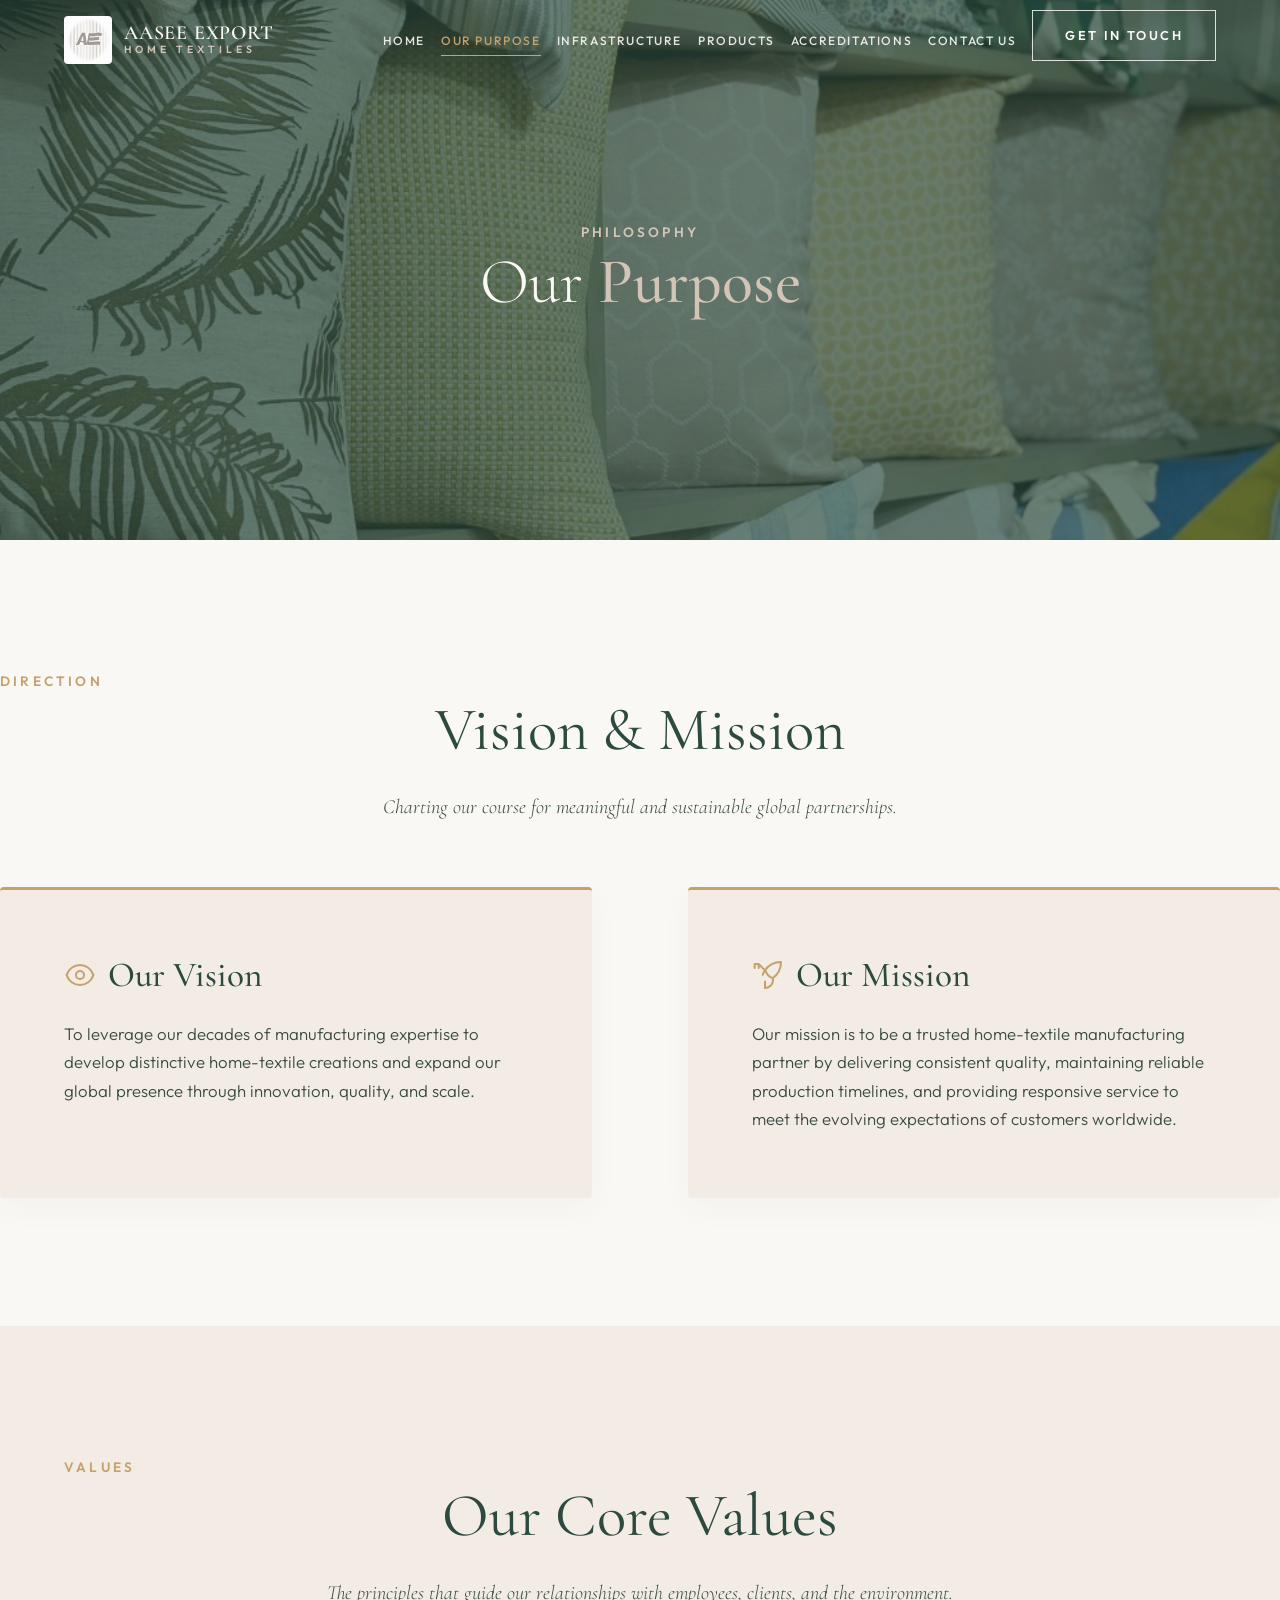
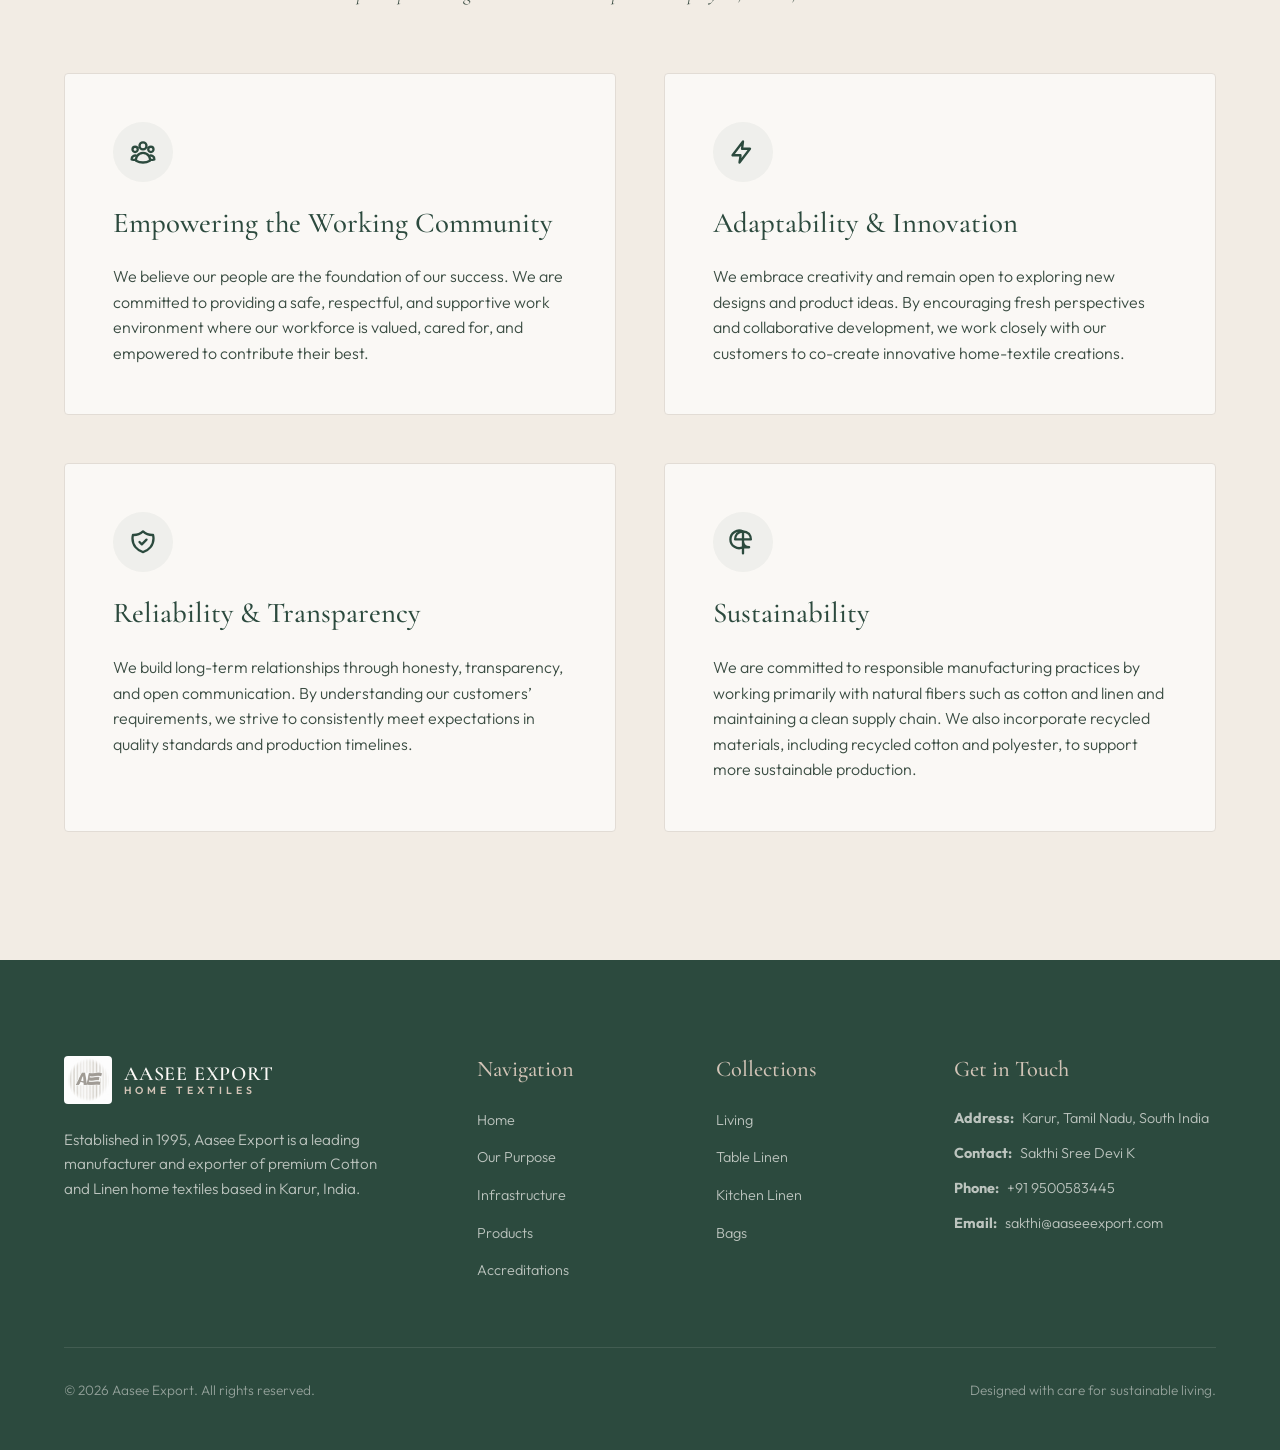
==== about.html @ 032063ed "Initial commit of Aasee Export Website - Optimized" ====
<!DOCTYPE html>
<html lang="en">
<head>
    <meta charset="UTF-8">
    <meta name="viewport" content="width=device-width, initial-scale=1.0">
    <meta name="description" content="Learn about Aasee Export's core values, mission, and vision. We are dedicated to sustainability, empowering our community, innovation, and client reliability.">
    <title>Our Purpose | Aasee Export</title>
    <link rel="stylesheet" href="style.css">
</head>
<body>

    <!-- Header Navigation -->
    <header id="main-header">
        <div class="container nav-container">
            <a href="index.html" class="logo-link">
                <img src="WhatsApp Image 2026-08-11 at 10.51.55.jpeg" alt="Aasee Export Logo">
                <div class="logo-text">
                    AASEE EXPORT
                    <span class="logo-subtext">Home Textiles</span>
                </div>
            </a>
            <button class="mobile-nav-toggle" id="mobile-toggle" aria-label="Toggle Navigation">
                <span></span>
                <span></span>
                <span></span>
            </button>
            <nav id="nav-menu">
                <ul>
                    <li><a href="index.html">Home</a></li>
                    <li><a href="about.html" class="active">Our Purpose</a></li>
                    <li><a href="infrastructure.html">Infrastructure</a></li>
                    <li><a href="products.html">Products</a></li>
                    <li><a href="accreditations.html">Accreditations</a></li>
                    <li><a href="contact.html">Contact Us</a></li>
                    <li><a href="contact.html" class="btn btn-solid">Get In Touch</a></li>
                </ul>
            </nav>
        </div>
    </header>

    <!-- Page Hero Banner -->
    <section class="about-hero" id="purpose-hero">
        <img src="Home Page Images/seat-pad.jpg" alt="Aasee Woven Textiles Yarn Background" class="about-hero-bg">
        <div class="about-hero-content">
            <span class="section-subtitle" style="color: var(--brand-secondary);">Philosophy</span>
            <h1>Our <span>Purpose</span></h1>
        </div>
    </section>

    <!-- Vision & Mission Section -->
    <section class="section-padding container" id="vision-mission">
        <span class="section-subtitle">Direction</span>
        <h2 class="section-title">Vision & Mission</h2>
        <p class="paragraph-large">Charting our course for meaningful and sustainable global partnerships.</p>
        
        <div class="purpose-grid">
            <!-- Vision -->
            <div class="purpose-box reveal-left">
                <h3>
                    <svg width="32" height="32" viewBox="0 0 24 24" fill="none" stroke="currentColor" stroke-width="1.5">
                        <path stroke-linecap="round" stroke-linejoin="round" d="M2.036 12.322a1.012 1.012 0 010-.639C3.423 7.51 7.36 4.5 12 4.5c4.638 0 8.573 3.007 9.963 7.178.07.207.07.431 0 .639C20.577 16.49 16.64 19.5 12 19.5c-4.638 0-8.573-3.007-9.963-7.178z" />
                        <path stroke-linecap="round" stroke-linejoin="round" d="M15 12a3 3 0 11-6 0 3 3 0 016 0z" />
                    </svg>
                    Our Vision
                </h3>
                <p>To leverage our decades of manufacturing expertise to develop distinctive home-textile creations and expand our global presence through innovation, quality, and scale.</p>
            </div>
            
            <!-- Mission -->
            <div class="purpose-box reveal-right">
                <h3>
                    <svg width="32" height="32" viewBox="0 0 24 24" fill="none" stroke="currentColor" stroke-width="1.5">
                        <path stroke-linecap="round" stroke-linejoin="round" d="M15.59 14.37a6 6 0 01-5.84 7.38v-4.8m5.84-2.58a14.98 14.98 0 006.16-12.12A14.98 14.98 0 009.64 8.38a14.96 14.96 0 00-1.61 3.5m7.56 2.49a8.62 8.62 0 01-5.31-5.3m0 0l-5.3-5.3m0 0h-3v3m3-3v3" />
                    </svg>
                    Our Mission
                </h3>
                <p>Our mission is to be a trusted home-textile manufacturing partner by delivering consistent quality, maintaining reliable production timelines, and providing responsive service to meet the evolving expectations of customers worldwide.</p>
            </div>
        </div>
    </section>

    <!-- Core Values Grid -->
    <section class="section-padding" style="background-color: var(--bg-secondary);" id="core-values">
        <div class="container">
            <span class="section-subtitle">Values</span>
            <h2 class="section-title">Our Core Values</h2>
            <p class="paragraph-large">The principles that guide our relationships with employees, clients, and the environment.</p>
            
            <div class="values-grid">
                <!-- Value 1 -->
                <div class="value-card reveal">
                    <div class="icon-wrapper">
                        <svg width="28" height="28" viewBox="0 0 24 24" fill="none" stroke="currentColor" stroke-width="2">
                            <path stroke-linecap="round" stroke-linejoin="round" d="M18 18.72a9.094 9.094 0 003.741-.479 3 3 0 00-4.682-2.72m.94 3.198l.001.031c0 .225-.012.447-.037.666A11.944 11.944 0 0112 21c-2.17 0-4.207-.576-5.963-1.584A6.062 6.062 0 016 18.719m12 0a5.971 5.971 0 00-.941-3.197m0 0A5.995 5.995 0 0012 12.75a5.995 5.995 0 00-5.058 2.772m0 0a3 3 0 00-4.681 2.72 8.986 8.986 0 003.74.477m.94-3.197a5.971 5.971 0 00-.94 3.197M15 6.75a3 3 0 11-6 0 3 3 0 016 0zm6 3a2.25 2.25 0 11-4.5 0 2.25 2.25 0 014.5 0zm-13.5 0a2.25 2.25 0 11-4.5 0 2.25 2.25 0 014.5 0z" />
                        </svg>
                    </div>
                    <h3>Empowering the Working Community</h3>
                    <p>We believe our people are the foundation of our success. We are committed to providing a safe, respectful, and supportive work environment where our workforce is valued, cared for, and empowered to contribute their best.</p>
                </div>
                
                <!-- Value 2 -->
                <div class="value-card reveal">
                    <div class="icon-wrapper">
                        <svg width="28" height="28" viewBox="0 0 24 24" fill="none" stroke="currentColor" stroke-width="2">
                            <path stroke-linecap="round" stroke-linejoin="round" d="M9.813 15.904L9 21l8.982-11.761h-6.803L12 3 3.018 14.761h6.795z" />
                        </svg>
                    </div>
                    <h3>Adaptability & Innovation</h3>
                    <p>We embrace creativity and remain open to exploring new designs and product ideas. By encouraging fresh perspectives and collaborative development, we work closely with our customers to co-create innovative home-textile creations.</p>
                </div>
                
                <!-- Value 3 -->
                <div class="value-card reveal">
                    <div class="icon-wrapper">
                        <svg width="28" height="28" viewBox="0 0 24 24" fill="none" stroke="currentColor" stroke-width="2">
                            <path stroke-linecap="round" stroke-linejoin="round" d="M9 12l2 2 4-4m5.618-4.016A11.955 11.955 0 0112 2.944a11.955 11.955 0 01-8.618 3.04A12.02 12.02 0 003 9c0 5.591 3.824 10.29 9 11.622 5.176-1.332 9-6.03 9-11.622 0-1.042-.133-2.052-.382-3.016z" />
                        </svg>
                    </div>
                    <h3>Reliability & Transparency</h3>
                    <p>We build long-term relationships through honesty, transparency, and open communication. By understanding our customers’ requirements, we strive to consistently meet expectations in quality standards and production timelines.</p>
                </div>
                
                <!-- Value 4 -->
                <div class="value-card reveal">
                    <div class="icon-wrapper">
                        <svg width="28" height="28" viewBox="0 0 24 24" fill="none" stroke="currentColor" stroke-width="2">
                            <path stroke-linecap="round" stroke-linejoin="round" d="M12 3v13.5m0-13.5c-2.001 0-3.824.786-5.18 2.056A7.482 7.482 0 005.25 9.75H12m0-6.75c2.001 0 3.824.786 5.18 2.056A7.482 7.482 0 0118.75 9.75H12m0 6.75A7.5 7.5 0 1112 3v13.5zm0 0v5.25m0-5.25h5.25A5.25 5.25 0 0112 12v4.5z" />
                        </svg>
                    </div>
                    <h3>Sustainability</h3>
                    <p>We are committed to responsible manufacturing practices by working primarily with natural fibers such as cotton and linen and maintaining a clean supply chain. We also incorporate recycled materials, including recycled cotton and polyester, to support more sustainable production.</p>
                </div>
            </div>
        </div>
    </section>

    <!-- Footer -->
    <footer>
        <div class="container">
            <div class="footer-grid">
                <div class="footer-info">
                    <a href="index.html" class="logo-link">
                        <img src="WhatsApp Image 2026-08-11 at 10.51.55.jpeg" alt="Aasee Export Logo">
                        <div class="logo-text">
                            AASEE EXPORT
                            <span class="logo-subtext" style="color: var(--brand-secondary);">Home Textiles</span>
                        </div>
                    </a>
                    <p>Established in 1995, Aasee Export is a leading manufacturer and exporter of premium Cotton and Linen home textiles based in Karur, India.</p>
                </div>
                <div class="footer-links">
                    <h4>Navigation</h4>
                    <ul>
                        <li><a href="index.html">Home</a></li>
                        <li><a href="about.html">Our Purpose</a></li>
                        <li><a href="infrastructure.html">Infrastructure</a></li>
                        <li><a href="products.html">Products</a></li>
                        <li><a href="accreditations.html">Accreditations</a></li>
                    </ul>
                </div>
                <div class="footer-links">
                    <h4>Collections</h4>
                    <ul>
                        <li><a href="products.html?category=living">Living</a></li>
                        <li><a href="products.html?category=table">Table Linen</a></li>
                        <li><a href="products.html?category=kitchen">Kitchen Linen</a></li>
                        <li><a href="products.html?category=bags">Bags</a></li>
                    </ul>
                </div>
                <div class="footer-contact">
                    <h4>Get in Touch</h4>
                    <p><strong>Address:</strong> Karur, Tamil Nadu, South India</p>
                    <p><strong>Contact:</strong> Sakthi Sree Devi K</p>
                    <p><strong>Phone:</strong> <a href="tel:+919500583445">+91 9500583445</a></p>
                    <p><strong>Email:</strong> <a href="mailto:sakthi@aaseeexport.com">sakthi@aaseeexport.com</a></p>
                </div>
            </div>
            <div class="footer-bottom">
                <p>&copy; <span id="copyright-year"></span> Aasee Export. All rights reserved.</p>
                <p>Designed with care for sustainable living.</p>
            </div>
        </div>
    </footer>

    <!-- Shared Navigation Logic -->
    <script src="main.js"></script>
</body>
</html>
---- style.css ----
@import url('https://fonts.googleapis.com/css2?family=Cormorant+Garamond:ital,wght@0,300;0,400;0,500;0,600;0,700;1,400&family=Outfit:wght@300;400;500;600;700&display=swap');

:root {
    /* Color Palette */
    --bg-primary: #FAF8F5;
    --bg-secondary: #F2ECE4;
    --text-primary: #1B2721;
    --text-secondary: #3A4C42;
    --text-light: #FAF8F5;
    --brand-primary: #2C4A3E;
    --brand-primary-rgb: 44, 74, 62;
    --brand-secondary: #D2C4B7;
    --brand-accent: #C5A26B;
    --brand-accent-hover: #B5915A;
    --border-color: #E2DCD5;
    --card-shadow: 0 10px 30px rgba(44, 74, 62, 0.04);
    --hover-shadow: 0 15px 35px rgba(44, 74, 62, 0.08);
    
    /* Typography */
    --font-heading: 'Cormorant Garamond', serif;
    --font-body: 'Outfit', sans-serif;
    
    /* Layout Constants */
    --header-height: 80px;
    --container-width: 1350px;
    --transition-smooth: all 0.5s cubic-bezier(0.16, 1, 0.3, 1);
    --transition-fast: all 0.25s cubic-bezier(0.16, 1, 0.3, 1);
}

/* Reset and Global Styles */
* {
    margin: 0;
    padding: 0;
    box-sizing: border-box;
}

html {
    scroll-behavior: smooth;
    font-size: 16px;
    -webkit-font-smoothing: antialiased;
}

body {
    background-color: var(--bg-primary);
    color: var(--text-primary);
    font-family: var(--font-body);
    font-weight: 300;
    line-height: 1.6;
    overflow-x: hidden;
}

a {
    color: inherit;
    text-decoration: none;
    transition: var(--transition-fast);
}

img, video {
    max-width: 100%;
    height: auto;
    display: block;
    object-fit: cover;
}

/* Typography Helpers */
h1, h2, h3, h4, h5, h6 {
    font-family: var(--font-heading);
    font-weight: 500;
    line-height: 1.2;
    color: var(--brand-primary);
}

.section-title {
    font-size: clamp(2.5rem, 5vw, 3.8rem);
    font-weight: 400;
    margin-bottom: 1.5rem;
    text-align: center;
    position: relative;
}

.section-subtitle {
    font-family: var(--font-body);
    font-size: 0.85rem;
    text-transform: uppercase;
    letter-spacing: 0.2rem;
    color: var(--brand-accent);
    text-align: center;
    margin-bottom: 0.5rem;
    font-weight: 600;
}

.paragraph-large {
    font-size: clamp(1.1rem, 2vw, 1.25rem);
    font-family: var(--font-heading);
    font-style: italic;
    color: var(--text-secondary);
    max-width: 800px;
    margin: 0 auto 3rem auto;
    text-align: center;
    line-height: 1.6;
}

/* Grid & Layout Utilities */
.container {
    max-width: var(--container-width);
    margin: 0 auto;
    padding: 0 4rem; /* Increased padding on desktop to prevent edge closeness */
}

.section-padding {
    padding: 8rem 0;
}

.flex-center {
    display: flex;
    justify-content: center;
    align-items: center;
}

/* Shared Header/Navigation */
header {
    position: fixed;
    top: 0;
    left: 0;
    width: 100%;
    height: var(--header-height);
    background-color: transparent;
    z-index: 1000;
    transition: var(--transition-smooth);
    border-bottom: 1px solid transparent;
}

header.scrolled {
    background-color: rgba(250, 248, 245, 0.9);
    backdrop-filter: blur(15px);
    height: 70px;
    border-bottom: 1px solid var(--border-color);
    box-shadow: 0 4px 30px rgba(0, 0, 0, 0.02);
}

.nav-container {
    height: 100%;
    display: flex;
    justify-content: space-between;
    align-items: center;
}

.logo-link {
    display: flex;
    align-items: center;
    gap: 0.75rem;
}

.logo-link img {
    height: 48px;
    width: auto;
    object-fit: contain;
    border-radius: 4px;
}

.logo-text {
    font-family: var(--font-heading);
    font-size: 1.6rem;
    font-weight: 600;
    letter-spacing: 0.05rem;
    color: var(--brand-primary);
    line-height: 1;
    transition: color var(--transition-smooth);
}

.logo-subtext {
    font-family: var(--font-body);
    font-size: 0.65rem;
    letter-spacing: 0.25rem;
    text-transform: uppercase;
    color: var(--brand-accent);
    display: block;
    margin-top: 0.15rem;
    transition: color var(--transition-smooth);
}

nav ul {
    list-style: none;
    display: flex;
    gap: 1.75rem;
    align-items: center;
}

nav ul a {
    font-size: 0.85rem;
    font-weight: 500;
    letter-spacing: 0.1rem;
    text-transform: uppercase;
    color: var(--text-primary);
    position: relative;
    padding: 0.5rem 0;
    white-space: nowrap; /* Prevent nav links wrapping */
    transition: color var(--transition-fast);
}

nav ul a::after {
    content: '';
    position: absolute;
    bottom: 0;
    left: 0;
    width: 0;
    height: 1px;
    background-color: var(--brand-accent);
    transition: var(--transition-fast);
}

nav ul a:hover {
    color: var(--brand-accent);
}

nav ul a:hover::after,
nav ul a.active::after {
    width: 100%;
}

nav ul a.active {
    color: var(--brand-accent);
}

/* Transparent Header Styling Overrides (when not scrolled) */
header:not(.scrolled) .logo-text {
    color: var(--text-light);
}

header:not(.scrolled) .logo-subtext {
    color: var(--brand-secondary);
}

header:not(.scrolled) nav ul a {
    color: rgba(250, 248, 245, 0.9);
}

header:not(.scrolled) nav ul a:hover,
header:not(.scrolled) nav ul a.active {
    color: var(--brand-accent);
}

header:not(.scrolled) .btn-solid {
    border-color: rgba(250, 248, 245, 0.85);
    color: var(--text-light);
    background-color: transparent;
}

header:not(.scrolled) .btn-solid:hover {
    background-color: var(--text-light);
    color: var(--brand-primary);
    border-color: var(--text-light);
}

/* Call to Action Button */
.btn {
    display: inline-block;
    padding: 0.9rem 2rem;
    font-size: 0.8rem;
    font-weight: 600;
    letter-spacing: 0.15rem;
    text-transform: uppercase;
    border-radius: 0;
    border: 1px solid var(--brand-primary);
    background-color: transparent;
    color: var(--brand-primary);
    cursor: pointer;
    transition: var(--transition-fast);
    position: relative;
    overflow: hidden;
    text-align: center;
}

.btn-solid {
    background-color: var(--brand-primary);
    color: var(--bg-primary);
}

.btn-solid:hover {
    background-color: var(--brand-accent);
    border-color: var(--brand-accent);
    color: var(--text-light);
}

.btn-outline:hover {
    background-color: var(--brand-primary);
    color: var(--bg-primary);
}

/* Mobile Nav Toggle */
.mobile-nav-toggle {
    display: none;
    background: none;
    border: none;
    cursor: pointer;
    z-index: 1001;
    width: 30px;
    height: 24px;
    position: relative;
}

.mobile-nav-toggle span {
    display: block;
    width: 100%;
    height: 2px;
    background-color: var(--brand-primary);
    position: absolute;
    transition: var(--transition-fast);
}

.mobile-nav-toggle span:nth-child(1) { top: 2px; }
.mobile-nav-toggle span:nth-child(2) { top: 11px; }
.mobile-nav-toggle span:nth-child(3) { top: 20px; }

.mobile-nav-toggle.open span:nth-child(1) {
    transform: translateY(9px) rotate(45deg);
}
.mobile-nav-toggle.open span:nth-child(2) {
    opacity: 0;
}
.mobile-nav-toggle.open span:nth-child(3) {
    transform: translateY(-9px) rotate(-45deg);
}

/* Shared Footer */
footer {
    background-color: var(--brand-primary);
    color: var(--text-light);
    padding: 6rem 0 3rem 0;
    position: relative;
}

.footer-grid {
    display: grid;
    grid-template-columns: 2fr 1fr 1fr 1.5fr;
    gap: 4rem;
    margin-bottom: 4rem;
}

.footer-info .logo-text {
    color: var(--text-light);
}

.footer-info p {
    margin-top: 1.5rem;
    font-size: 0.95rem;
    color: rgba(250, 248, 245, 0.7);
    max-width: 320px;
}

.footer-links h4 {
    color: var(--brand-secondary);
    font-size: 1.4rem;
    margin-bottom: 1.5rem;
    font-weight: 500;
}

.footer-links ul {
    list-style: none;
    display: flex;
    flex-direction: column;
    gap: 0.75rem;
}

.footer-links ul a {
    color: rgba(250, 248, 245, 0.7);
    font-size: 0.9rem;
}

.footer-links ul a:hover {
    color: var(--brand-accent);
    padding-left: 5px;
}

.footer-contact h4 {
    color: var(--brand-secondary);
    font-size: 1.4rem;
    margin-bottom: 1.5rem;
}

.footer-contact p {
    font-size: 0.9rem;
    color: rgba(250, 248, 245, 0.7);
    margin-bottom: 0.75rem;
    display: flex;
    align-items: center;
    gap: 0.5rem;
}

.footer-contact a {
    color: rgba(250, 248, 245, 0.7);
}

.footer-contact a:hover {
    color: var(--brand-accent);
}

.footer-bottom {
    border-top: 1px solid rgba(250, 248, 245, 0.1);
    padding-top: 2rem;
    display: flex;
    justify-content: space-between;
    align-items: center;
    font-size: 0.85rem;
    color: rgba(250, 248, 245, 0.5);
}

/* Animations */
.reveal {
    opacity: 0;
    transform: translateY(30px);
    transition: opacity 0.8s cubic-bezier(0.16, 1, 0.3, 1), transform 0.8s cubic-bezier(0.16, 1, 0.3, 1);
}

.reveal.active {
    opacity: 1;
    transform: translateY(0);
}

.reveal-left {
    opacity: 0;
    transform: translateX(-50px);
    transition: opacity 0.8s cubic-bezier(0.16, 1, 0.3, 1), transform 0.8s cubic-bezier(0.16, 1, 0.3, 1);
}

.reveal-left.active {
    opacity: 1;
    transform: translateX(0);
}

.reveal-right {
    opacity: 0;
    transform: translateX(50px);
    transition: opacity 0.8s cubic-bezier(0.16, 1, 0.3, 1), transform 0.8s cubic-bezier(0.16, 1, 0.3, 1);
}

.reveal-right.active {
    opacity: 1;
    transform: translateX(0);
}

/* Home Page Styles */
.hero {
    height: 100vh;
    background-color: var(--brand-primary);
    color: var(--text-light);
    position: relative;
    overflow: hidden;
    display: flex;
    align-items: center;
}

.hero::before {
    content: '';
    position: absolute;
    top: 0;
    left: 0;
    width: 100%;
    height: 100%;
    background-color: rgba(27, 39, 33, 0.65); /* Dark overlay to dim images */
    z-index: 2;
}

.hero-slider {
    position: absolute;
    top: 0;
    left: 0;
    width: 100%;
    height: 100%;
    z-index: 1;
}

.hero-slide {
    position: absolute;
    top: 0;
    left: 0;
    width: 100%;
    height: 100%;
    opacity: 0;
    z-index: 1;
    transition: opacity 1.5s ease-in-out;
}

.hero-slide.active {
    opacity: 1;
    z-index: 2;
}

.hero-slide img {
    width: 100%;
    height: 100%;
    object-fit: cover;
    filter: brightness(0.85) contrast(1.05);
}

.hero-content {
    position: relative;
    z-index: 2;
    max-width: 750px;
    margin-top: 40px;
}

.hero h1 {
    color: var(--text-light);
    font-size: clamp(3rem, 7vw, 5.5rem);
    line-height: 1.1;
    font-weight: 300;
    margin-bottom: 2rem;
    opacity: 0;
    transform: translateY(40px);
    animation: heroReveal 1.2s cubic-bezier(0.16, 1, 0.3, 1) forwards 0.2s;
}

.hero h1 span {
    font-weight: 500;
    display: block;
    color: var(--brand-secondary);
}

.hero p {
    font-size: clamp(1.1rem, 2.5vw, 1.4rem);
    font-family: var(--font-heading);
    font-style: italic;
    color: rgba(250, 248, 245, 0.85);
    margin-bottom: 3rem;
    opacity: 0;
    transform: translateY(40px);
    animation: heroReveal 1.2s cubic-bezier(0.16, 1, 0.3, 1) forwards 0.4s;
}

.hero .btn-container {
    opacity: 0;
    transform: translateY(40px);
    animation: heroReveal 1.2s cubic-bezier(0.16, 1, 0.3, 1) forwards 0.6s;
}

.hero .btn {
    border-color: var(--text-light);
    color: var(--text-light);
}

.hero .btn::after {
    background-color: var(--text-light);
}

.hero .btn:hover {
    background-color: var(--text-light);
    color: var(--brand-primary);
}

@keyframes heroReveal {
    to {
        opacity: 1;
        transform: translateY(0);
    }
}

/* Home About Section */
.home-about-grid {
    display: grid;
    grid-template-columns: 1fr 1fr;
    gap: 6rem;
    align-items: center;
}

.home-about-text h3 {
    font-size: 2.2rem;
    margin-bottom: 1.5rem;
}

.home-about-text p {
    color: var(--text-secondary);
    font-size: 1.05rem;
    margin-bottom: 1.5rem;
}

.home-about-media {
    position: relative;
}

.home-about-image-wrapper {
    position: relative;
    overflow: hidden;
    padding-bottom: 120%; /* 5:6 aspect ratio */
}

.home-about-media img {
    position: absolute;
    top: 0;
    left: 0;
    width: 100%;
    height: 100%;
    object-fit: cover;
    transition: var(--transition-smooth);
}

.home-about-media:hover img {
    transform: scale(1.05);
}

.image-badge {
    position: absolute;
    bottom: -2rem;
    left: -2rem;
    background-color: var(--brand-primary);
    color: var(--text-light);
    padding: 2.5rem;
    border-radius: 50%;
    width: 160px;
    height: 160px;
    display: flex;
    flex-direction: column;
    justify-content: center;
    align-items: center;
    box-shadow: 0 15px 40px rgba(44, 74, 62, 0.15);
}

.image-badge span.number {
    font-size: 2rem;
    font-family: var(--font-heading);
    font-weight: 700;
    line-height: 1;
    color: var(--brand-accent);
}

.image-badge span.label {
    font-size: 0.65rem;
    text-transform: uppercase;
    letter-spacing: 0.1rem;
    text-align: center;
    margin-top: 0.25rem;
}

/* Home Expertise Collage */
.collage-container {
    display: grid;
    grid-template-columns: repeat(4, 1fr);
    grid-auto-rows: 240px;
    gap: 1.5rem;
    margin-top: 4rem;
}

.collage-item {
    position: relative;
    overflow: hidden;
    border-radius: 4px;
    box-shadow: var(--card-shadow);
}

.collage-item img {
    width: 100%;
    height: 100%;
    object-fit: cover;
    transition: var(--transition-smooth);
}

.collage-item:hover img {
    transform: scale(1.08);
}

.collage-overlay {
    position: absolute;
    top: 0;
    left: 0;
    width: 100%;
    height: 100%;
    background: linear-gradient(to top, rgba(27, 39, 33, 0.8), rgba(27, 39, 33, 0.1));
    display: flex;
    align-items: flex-end;
    padding: 1.5rem;
    opacity: 0;
    transition: var(--transition-fast);
}

.collage-item:hover .collage-overlay {
    opacity: 1;
}

.collage-overlay h4 {
    color: var(--text-light);
    font-size: 1.5rem;
    font-weight: 400;
    transform: translateY(20px);
    transition: var(--transition-smooth);
}

.collage-item:hover .collage-overlay h4 {
    transform: translateY(0);
}

/* Grid Layout definitions for collage */
.collage-item.w-2 { grid-column: span 2; }
.collage-item.h-2 { grid-row: span 2; }

/* Category Cards Grid */
.category-grid {
    display: grid;
    grid-template-columns: repeat(4, 1fr);
    gap: 2rem;
    margin-top: 4rem;
}

.category-card {
    background-color: var(--bg-primary);
    border: 1px solid var(--border-color);
    overflow: hidden;
    transition: var(--transition-smooth);
}

.category-card:hover {
    transform: translateY(-10px);
    box-shadow: var(--hover-shadow);
    border-color: var(--brand-accent);
}

.category-img {
    height: 350px;
    overflow: hidden;
    position: relative;
}

.category-img img {
    width: 100%;
    height: 100%;
    object-fit: cover;
    transition: var(--transition-smooth);
}

.category-card:hover .category-img img {
    transform: scale(1.05);
}

.category-info {
    padding: 2rem;
    text-align: center;
}

.category-info h3 {
    font-size: 1.8rem;
    margin-bottom: 0.5rem;
}

.category-info p {
    font-size: 0.85rem;
    text-transform: uppercase;
    letter-spacing: 0.1rem;
    color: var(--brand-accent);
    font-weight: 600;
}

/* About/Purpose Page Styles */
.about-hero {
    height: 60vh;
    background-color: var(--brand-primary);
    color: var(--text-light);
    display: flex;
    align-items: center;
    justify-content: center;
    text-align: center;
    position: relative;
}

.about-hero::before {
    content: '';
    position: absolute;
    top: 0;
    left: 0;
    width: 100%;
    height: 100%;
    background-color: var(--brand-primary);
    opacity: 0.7;
    z-index: 1;
}

.about-hero-bg {
    position: absolute;
    top: 0;
    left: 0;
    width: 100%;
    height: 100%;
    object-fit: cover;
}

.about-hero-content {
    position: relative;
    z-index: 2;
}

.about-hero h1 {
    color: var(--text-light);
    font-size: clamp(3rem, 5vw, 4.5rem);
    font-weight: 300;
}

.about-hero h1 span {
    font-weight: 500;
    color: var(--brand-secondary);
}

.purpose-grid {
    display: grid;
    grid-template-columns: 1fr 1fr;
    gap: 6rem;
    margin-top: 4rem;
}

.purpose-box {
    background-color: var(--bg-secondary);
    padding: 4rem;
    border-radius: 4px;
    border-top: 3px solid var(--brand-accent);
    box-shadow: var(--card-shadow);
}

.purpose-box h3 {
    font-size: 2.2rem;
    margin-bottom: 1.5rem;
    display: flex;
    align-items: center;
    gap: 0.75rem;
}

.purpose-box h3 svg {
    color: var(--brand-accent);
}

.purpose-box p {
    color: var(--text-secondary);
    font-size: 1.05rem;
    line-height: 1.7;
}

/* Values Grid */
.values-grid {
    display: grid;
    grid-template-columns: 1fr 1fr;
    gap: 3rem;
    margin-top: 4rem;
}

.value-card {
    background-color: var(--bg-primary);
    border: 1px solid var(--border-color);
    padding: 3rem;
    border-radius: 4px;
    transition: var(--transition-smooth);
    display: flex;
    flex-direction: column;
    gap: 1.5rem;
}

.value-card:hover {
    transform: translateY(-8px);
    box-shadow: var(--hover-shadow);
    border-color: var(--brand-accent);
}

.value-card .icon-wrapper {
    width: 60px;
    height: 60px;
    border-radius: 50%;
    background-color: rgba(44, 74, 62, 0.05);
    color: var(--brand-primary);
    display: flex;
    align-items: center;
    justify-content: center;
    transition: var(--transition-fast);
}

.value-card:hover .icon-wrapper {
    background-color: var(--brand-primary);
    color: var(--text-light);
}

.value-card h3 {
    font-size: 1.8rem;
}

.value-card p {
    color: var(--text-secondary);
    font-size: 1rem;
}

/* Infrastructure Timeline */
.infra-intro {
    background-color: var(--bg-secondary);
    padding: 5rem;
    border-radius: 4px;
    margin-bottom: 6rem;
    border-left: 4px solid var(--brand-primary);
}

.infra-intro-content {
    display: grid;
    grid-template-columns: 1.5fr 1fr;
    gap: 4rem;
    align-items: center;
}

.infra-intro-text h3 {
    font-size: 2.2rem;
    margin-bottom: 1.5rem;
}

.infra-intro-text p {
    font-size: 1.1rem;
    color: var(--text-secondary);
}

.infra-intro-stats {
    display: grid;
    grid-template-columns: 1fr 1fr;
    gap: 2rem;
}

.stat-item {
    text-align: center;
    background-color: var(--bg-primary);
    padding: 2rem;
    border-radius: 4px;
    box-shadow: 0 4px 15px rgba(0,0,0,0.01);
}

.stat-number {
    font-family: var(--font-heading);
    font-size: 2.8rem;
    font-weight: 700;
    color: var(--brand-accent);
    line-height: 1;
    margin-bottom: 0.5rem;
}

.stat-label {
    font-size: 0.75rem;
    text-transform: uppercase;
    letter-spacing: 0.1rem;
    color: var(--text-secondary);
    font-weight: 600;
}

.timeline {
    position: relative;
    max-width: 1000px;
    margin: 0 auto;
}

.timeline::after {
    content: '';
    position: absolute;
    width: 2px;
    background-color: var(--border-color);
    top: 0;
    bottom: 0;
    left: 50%;
    margin-left: -1px;
}

.timeline-item {
    padding: 2rem 4rem;
    position: relative;
    background-color: inherit;
    width: 50%;
}

.timeline-item::after {
    content: '';
    position: absolute;
    width: 16px;
    height: 16px;
    right: -8px;
    background-color: var(--bg-primary);
    border: 3px solid var(--brand-accent);
    top: 2.5rem;
    border-radius: 50%;
    z-index: 1;
    transition: var(--transition-fast);
}

.timeline-item:hover::after {
    background-color: var(--brand-primary);
    transform: scale(1.2);
}

.left {
    left: 0;
}

.right {
    left: 50%;
}

.right::after {
    left: -8px;
}

.timeline-content {
    padding: 2.5rem;
    background-color: var(--bg-primary);
    border: 1px solid var(--border-color);
    position: relative;
    border-radius: 4px;
    box-shadow: var(--card-shadow);
    transition: var(--transition-smooth);
}

.timeline-item:hover .timeline-content {
    border-color: var(--brand-accent);
    transform: translateY(-5px);
    box-shadow: var(--hover-shadow);
}

.timeline-content h3 {
    font-size: 1.8rem;
    margin-bottom: 1rem;
    color: var(--brand-primary);
}

.timeline-content p {
    color: var(--text-secondary);
    font-size: 0.95rem;
    margin-bottom: 1.5rem;
}

.timeline-img {
    height: 220px;
    overflow: hidden;
    border-radius: 2px;
    margin-bottom: 1.5rem;
}

.timeline-img img, .timeline-img video {
    width: 100%;
    height: 100%;
    object-fit: cover;
}

.timeline-video-wrapper {
    position: relative;
}

.video-play-btn {
    position: absolute;
    top: 50%;
    left: 50%;
    transform: translate(-50%, -50%);
    width: 60px;
    height: 60px;
    background-color: rgba(250, 248, 245, 0.9);
    border-radius: 50%;
    display: flex;
    align-items: center;
    justify-content: center;
    color: var(--brand-primary);
    cursor: pointer;
    box-shadow: 0 4px 20px rgba(0,0,0,0.15);
    transition: var(--transition-fast);
}

.video-play-btn:hover {
    background-color: var(--brand-accent);
    color: var(--text-light);
    transform: translate(-50%, -50%) scale(1.1);
}

.treatment-highlight {
    background-color: rgba(44, 74, 62, 0.03);
    border: 1px dashed var(--brand-primary);
    padding: 1.5rem;
    border-radius: 4px;
    margin-top: 1.5rem;
    font-size: 0.9rem;
}

.treatment-highlight h4 {
    font-size: 1.1rem;
    margin-bottom: 0.5rem;
    color: var(--brand-primary);
}

/* Products Page Styles */
.products-filter {
    display: flex;
    justify-content: center;
    gap: 1.5rem;
    margin-bottom: 4rem;
    flex-wrap: wrap;
}

.filter-btn {
    padding: 0.8rem 2.2rem;
    font-size: 0.85rem;
    font-family: var(--font-body);
    font-weight: 500;
    text-transform: uppercase;
    letter-spacing: 0.1rem;
    background-color: transparent;
    border: 1px solid var(--border-color);
    cursor: pointer;
    transition: var(--transition-fast);
}

.filter-btn:hover,
.filter-btn.active {
    background-color: var(--brand-primary);
    color: var(--text-light);
    border-color: var(--brand-primary);
}

.products-grid {
    display: grid;
    grid-template-columns: repeat(3, 1fr);
    gap: 2.5rem;
}

.product-item {
    background-color: var(--bg-primary);
    border: 1px solid var(--border-color);
    overflow: hidden;
    transition: var(--transition-smooth);
    border-radius: 4px;
}

.product-item:hover {
    transform: translateY(-8px);
    box-shadow: var(--hover-shadow);
    border-color: var(--brand-accent);
}

.product-item-img {
    height: 320px;
    overflow: hidden;
    position: relative;
    cursor: pointer;
}

.product-item-img img {
    width: 100%;
    height: 100%;
    object-fit: cover;
    transition: var(--transition-smooth);
}

.product-item:hover .product-item-img img {
    transform: scale(1.05);
}

.product-zoom-overlay {
    position: absolute;
    top: 0;
    left: 0;
    width: 100%;
    height: 100%;
    background-color: rgba(44, 74, 62, 0.4);
    backdrop-filter: blur(4px);
    display: flex;
    align-items: center;
    justify-content: center;
    opacity: 0;
    transition: var(--transition-fast);
    color: var(--text-light);
}

.product-item-img:hover .product-zoom-overlay {
    opacity: 1;
}

.product-item-info {
    padding: 2rem;
    border-top: 1px solid var(--border-color);
}

.product-item-category {
    font-size: 0.75rem;
    text-transform: uppercase;
    letter-spacing: 0.15rem;
    color: var(--brand-accent);
    font-weight: 600;
    margin-bottom: 0.5rem;
}

.product-item-title {
    font-size: 1.7rem;
    margin-bottom: 0.75rem;
}

.product-item-desc {
    color: var(--text-secondary);
    font-size: 0.9rem;
    margin-bottom: 1.5rem;
}

.product-item-actions {
    display: flex;
    justify-content: space-between;
    align-items: center;
}

.product-spec-btn {
    font-size: 0.75rem;
    font-weight: 600;
    text-transform: uppercase;
    letter-spacing: 0.05rem;
    color: var(--brand-primary);
    cursor: pointer;
    background: none;
    border: none;
    display: flex;
    align-items: center;
    gap: 0.25rem;
}

.product-spec-btn:hover {
    color: var(--brand-accent);
}

/* Lightbox Modal */
.lightbox {
    position: fixed;
    top: 0;
    left: 0;
    width: 100%;
    height: 100%;
    background-color: rgba(27, 39, 33, 0.95);
    backdrop-filter: blur(10px);
    z-index: 2000;
    display: none;
    opacity: 0;
    transition: var(--transition-smooth);
}

.lightbox.open {
    display: flex;
    opacity: 1;
}

.lightbox-close {
    position: absolute;
    top: 2rem;
    right: 2rem;
    background: none;
    border: none;
    color: var(--text-light);
    font-size: 2.5rem;
    cursor: pointer;
    transition: var(--transition-fast);
}

.lightbox-close:hover {
    color: var(--brand-accent);
}

.lightbox-container {
    max-width: 1100px;
    width: 90%;
    margin: auto;
    display: grid;
    grid-template-columns: 1.2fr 1fr;
    background-color: var(--bg-primary);
    border-radius: 4px;
    overflow: hidden;
    box-shadow: 0 25px 50px rgba(0,0,0,0.3);
}

.lightbox-media {
    max-height: 80vh;
    display: flex;
    align-items: center;
    background-color: #f6f3ed;
}

.lightbox-media img {
    width: 100%;
    height: 100%;
    object-fit: contain;
    max-height: 80vh;
}

.lightbox-details {
    padding: 4rem;
    display: flex;
    flex-direction: column;
    justify-content: center;
}

.lightbox-category {
    font-size: 0.8rem;
    text-transform: uppercase;
    letter-spacing: 0.15rem;
    color: var(--brand-accent);
    font-weight: 600;
    margin-bottom: 0.75rem;
}

.lightbox-title {
    font-size: 2.6rem;
    margin-bottom: 1.5rem;
    line-height: 1.1;
}

.lightbox-desc {
    color: var(--text-secondary);
    font-size: 1rem;
    margin-bottom: 2rem;
}

.lightbox-specs {
    margin-bottom: 3rem;
}

.lightbox-specs-title {
    font-size: 1.1rem;
    font-weight: 600;
    margin-bottom: 1rem;
    border-bottom: 1px solid var(--border-color);
    padding-bottom: 0.5rem;
}

.lightbox-spec-list {
    list-style: none;
}

.lightbox-spec-list li {
    font-size: 0.9rem;
    color: var(--text-secondary);
    margin-bottom: 0.5rem;
    display: flex;
    justify-content: space-between;
}

.lightbox-spec-list li span.spec-label {
    font-weight: 500;
    color: var(--brand-primary);
}

/* Accreditations Styles */
.accreditations-grid {
    display: grid;
    grid-template-columns: repeat(3, 1fr);
    gap: 3rem;
    margin-top: 4rem;
}

.accreditation-card {
    background-color: var(--bg-primary);
    border: 1px solid var(--border-color);
    padding: 3rem;
    border-radius: 4px;
    text-align: center;
    transition: var(--transition-smooth);
    display: flex;
    flex-direction: column;
    align-items: center;
    justify-content: center;
    gap: 1.5rem;
    position: relative;
    cursor: pointer;
}

.accreditation-card:hover {
    transform: translateY(-8px);
    box-shadow: var(--hover-shadow);
    border-color: var(--brand-accent);
}

.accreditation-badge {
    width: 90px;
    height: 90px;
    border-radius: 50%;
    background-color: rgba(44, 74, 62, 0.05);
    color: var(--brand-primary);
    font-family: var(--font-heading);
    font-weight: 700;
    font-size: 1.25rem;
    display: flex;
    align-items: center;
    justify-content: center;
    border: 2px solid transparent;
    transition: var(--transition-fast);
}

.accreditation-card:hover .accreditation-badge {
    background-color: var(--brand-primary);
    color: var(--text-light);
    border-color: var(--brand-accent);
}

.accreditation-card h3 {
    font-size: 1.6rem;
    font-weight: 500;
}

.accreditation-card p {
    color: var(--text-secondary);
    font-size: 0.9rem;
    line-height: 1.5;
}

.accreditation-card .learn-more {
    font-size: 0.75rem;
    font-weight: 600;
    text-transform: uppercase;
    letter-spacing: 0.05rem;
    color: var(--brand-primary);
    display: flex;
    align-items: center;
    gap: 0.25rem;
    margin-top: 0.5rem;
}

.accreditation-card:hover .learn-more {
    color: var(--brand-accent);
}

/* Contact Us Styles */
.contact-grid {
    display: grid;
    grid-template-columns: 1fr 1.2fr;
    gap: 6rem;
    align-items: flex-start;
}

.contact-info-container {
    display: flex;
    flex-direction: column;
    gap: 3rem;
}

.contact-info-card {
    background-color: var(--bg-secondary);
    padding: 3rem;
    border-radius: 4px;
    box-shadow: var(--card-shadow);
}

.contact-info-card h3 {
    font-size: 1.8rem;
    margin-bottom: 2rem;
}

.contact-detail {
    display: flex;
    align-items: flex-start;
    gap: 1.5rem;
    margin-bottom: 2rem;
}

.contact-detail:last-child {
    margin-bottom: 0;
}

.contact-icon {
    width: 48px;
    height: 48px;
    border-radius: 50%;
    background-color: var(--brand-primary);
    color: var(--text-light);
    display: flex;
    align-items: center;
    justify-content: center;
    flex-shrink: 0;
}

.contact-text h4 {
    font-size: 1.1rem;
    font-weight: 600;
    margin-bottom: 0.25rem;
}

.contact-text p, .contact-text a {
    color: var(--text-secondary);
    font-size: 0.95rem;
}

.contact-text a:hover {
    color: var(--brand-accent);
}

.contact-form-container {
    background-color: var(--bg-primary);
    border: 1px solid var(--border-color);
    padding: 4rem;
    border-radius: 4px;
    box-shadow: var(--card-shadow);
}

.contact-form h3 {
    font-size: 2.2rem;
    margin-bottom: 2.5rem;
}

.form-group {
    margin-bottom: 2rem;
}

.form-label {
    display: block;
    font-size: 0.75rem;
    text-transform: uppercase;
    letter-spacing: 0.1rem;
    font-weight: 600;
    margin-bottom: 0.75rem;
    color: var(--brand-primary);
}

.form-input {
    width: 100%;
    padding: 1rem;
    border: 1px solid var(--border-color);
    background-color: var(--bg-primary);
    font-family: var(--font-body);
    font-size: 0.95rem;
    color: var(--text-primary);
    transition: var(--transition-fast);
    border-radius: 0;
}

.form-input:focus {
    outline: none;
    border-color: var(--brand-primary);
    background-color: #fff;
    box-shadow: 0 4px 15px rgba(44, 74, 62, 0.03);
}

textarea.form-input {
    resize: vertical;
    min-height: 150px;
}

/* Accreditations Modal/Drawer Overlay */
.accreditation-drawer {
    position: fixed;
    top: 0;
    right: -450px;
    width: 450px;
    height: 100%;
    background-color: var(--bg-primary);
    box-shadow: -10px 0 40px rgba(27, 39, 33, 0.15);
    z-index: 2100;
    transition: right 0.5s cubic-bezier(0.16, 1, 0.3, 1);
    padding: 4rem 3rem;
    display: flex;
    flex-direction: column;
    justify-content: flex-start;
    border-left: 1px solid var(--border-color);
}

.accreditation-drawer.open {
    right: 0;
}

.accreditation-drawer-close {
    position: absolute;
    top: 2rem;
    right: 2rem;
    background: none;
    border: none;
    color: var(--brand-primary);
    font-size: 1.8rem;
    cursor: pointer;
    transition: var(--transition-fast);
}

.accreditation-drawer-close:hover {
    color: var(--brand-accent);
}

.drawer-content {
    margin-top: 2rem;
}

.drawer-badge {
    width: 120px;
    height: 120px;
    border-radius: 50%;
    background-color: var(--brand-primary);
    color: var(--text-light);
    font-family: var(--font-heading);
    font-weight: 700;
    font-size: 1.5rem;
    display: flex;
    align-items: center;
    justify-content: center;
    border: 3px solid var(--brand-accent);
    margin-bottom: 2rem;
}

.drawer-title {
    font-size: 2.4rem;
    margin-bottom: 1.5rem;
    line-height: 1.2;
}

.drawer-desc {
    color: var(--text-secondary);
    font-size: 1.05rem;
    line-height: 1.7;
    margin-bottom: 2rem;
}

.drawer-details-list {
    list-style: none;
}

.drawer-details-list li {
    font-size: 0.95rem;
    margin-bottom: 0.75rem;
    padding-left: 1.5rem;
    position: relative;
    color: var(--text-secondary);
}

.drawer-details-list li::before {
    content: '•';
    position: absolute;
    left: 0;
    color: var(--brand-accent);
    font-size: 1.2rem;
}

.drawer-overlay {
    position: fixed;
    top: 0;
    left: 0;
    width: 100%;
    height: 100%;
    background-color: rgba(27, 39, 33, 0.4);
    backdrop-filter: blur(4px);
    z-index: 2050;
    display: none;
    opacity: 0;
    transition: var(--transition-smooth);
}

.drawer-overlay.active {
    display: block;
    opacity: 1;
}

/* Responsive Breakpoints */
@media (max-width: 1024px) {
    .container {
        padding: 0 2rem;
    }
    
    .footer-grid {
        grid-template-columns: 1fr 1fr;
        gap: 3rem;
    }
    
    .home-about-grid {
        gap: 4rem;
    }
    
    .collage-container {
        grid-template-columns: repeat(2, 1fr);
        grid-auto-rows: 200px;
    }
    
    .collage-item.w-2 { grid-column: span 2; }
    .collage-item.h-2 { grid-row: span 1; } /* Avoid giant blocks on tablet */
    
    .category-grid {
        grid-template-columns: repeat(2, 1fr);
        gap: 1.5rem;
    }
    
    .purpose-grid {
        grid-template-columns: 1fr;
        gap: 3rem;
    }
    
    .products-grid {
        grid-template-columns: repeat(2, 1fr);
    }
    
    .accreditations-grid {
        grid-template-columns: repeat(2, 1fr);
        gap: 2rem;
    }
    
    .contact-grid {
        grid-template-columns: 1fr;
        gap: 4rem;
    }
}

@media (max-width: 1300px) and (min-width: 1101px) {
    nav ul {
        gap: 1rem;
    }
    nav ul a {
        font-size: 0.75rem;
    }
    .logo-text {
        font-size: 1.25rem;
    }
}

@media (max-width: 1100px) {
    :root {
        --header-height: 70px;
    }
    
    .mobile-nav-toggle {
        display: block;
    }
    
    nav {
        position: fixed;
        top: 0;
        right: -100%;
        width: 80%;
        max-width: 320px;
        height: 100vh;
        background-color: var(--bg-primary);
        border-left: 1px solid var(--border-color);
        box-shadow: -10px 0 30px rgba(0, 0, 0, 0.05);
        z-index: 1000;
        transition: var(--transition-smooth);
        padding: 8rem 2rem 2rem 2rem;
    }
    
    nav.open {
        right: 0;
    }
    
    nav ul {
        flex-direction: column;
        align-items: flex-start;
        gap: 2rem;
    }
    
    nav ul a {
        font-size: 1.1rem;
        color: var(--text-primary) !important;
    }
    
    header:not(.scrolled) .btn-solid {
        border-color: var(--brand-primary) !important;
        color: var(--bg-primary) !important;
        background-color: var(--brand-primary) !important;
    }
}

@media (max-width: 768px) {
    .section-padding {
        padding: 5rem 0;
    }
    
    .home-about-grid {
        grid-template-columns: 1fr;
        gap: 3rem;
    }
    
    .image-badge {
        bottom: -1rem;
        left: -1rem;
        width: 120px;
        height: 120px;
        padding: 1.5rem;
    }
    
    .image-badge span.number {
        font-size: 1.5rem;
    }
    
    .timeline::after {
        left: 2rem;
    }
    
    .timeline-item {
        width: 100%;
        padding-left: 4.5rem;
        padding-right: 0;
    }
    
    .timeline-item::after {
        left: 2rem;
        margin-left: -8px;
    }
    
    .right {
        left: 0;
    }
    
    .infra-intro-content {
        grid-template-columns: 1fr;
        gap: 3rem;
    }
    
    .products-grid {
        grid-template-columns: 1fr;
    }
    
    .accreditations-grid {
        grid-template-columns: 1fr;
        gap: 2rem;
    }
    
    .accreditation-drawer {
        width: 100%;
        right: -100%;
    }
    
    .lightbox-container {
        grid-template-columns: 1fr;
        width: 95%;
        max-height: 90vh;
        overflow-y: auto;
    }
    
    .lightbox-media {
        max-height: 40vh;
    }
    
    .lightbox-details {
        padding: 2.5rem;
    }
    
    .contact-form-container {
        padding: 2.5rem;
    }
    
    .footer-grid {
        grid-template-columns: 1fr;
        gap: 3rem;
    }
    
    .footer-bottom {
        flex-direction: column;
        gap: 1rem;
        text-align: center;
    }
}

/* Alternating Infrastructure Grid Layout Styles */
.infra-container {
    display: flex;
    flex-direction: column;
    gap: 8rem;
    margin-top: 5rem;
    margin-bottom: 5rem;
}

.infra-section {
    display: grid;
    grid-template-columns: 1.15fr 0.85fr;
    gap: 3.5rem; /* Reduced gap to balance layout spacing */
    align-items: center;
}

.infra-section.alt {
    grid-template-columns: 0.85fr 1.15fr;
}

/* Alternating ordering */
.infra-section.alt .infra-text-block {
    grid-column: 2;
}

.infra-section.alt .infra-media-block {
    grid-column: 1;
    grid-row: 1;
}

.infra-text-block {
    padding-right: 2rem;
}

.infra-section.alt .infra-text-block {
    padding-right: 0;
    padding-left: 2rem;
}

.infra-text-block h3 {
    font-size: 2.2rem;
    font-family: var(--font-heading);
    color: var(--brand-primary);
    margin-top: 0.5rem;
    margin-bottom: 1.25rem;
}

.infra-text-block h3 span {
    font-size: 1.1rem;
    font-family: var(--font-body);
    color: var(--brand-accent);
    font-weight: 500;
    display: block;
    margin-top: 0.25rem;
}

.infra-text-block p {
    color: var(--text-secondary);
    line-height: 1.75;
    font-size: 1.05rem;
    margin-bottom: 1.5rem;
}

.infra-media-block {
    position: relative;
    border-radius: 4px;
    overflow: hidden;
    transition: var(--transition-smooth);
}

.infra-main-image {
    width: 100%;
    height: 360px;
    object-fit: cover;
    border-radius: 4px;
    box-shadow: var(--card-shadow);
}

.infra-subgrid {
    display: grid;
    grid-template-columns: repeat(2, 1fr);
    gap: 1rem;
    margin-top: 1rem;
}

.infra-subgrid img {
    width: 100%;
    height: 110px;
    object-fit: cover;
    border-radius: 4px;
    box-shadow: var(--card-shadow);
}

.infra-video-container {
    position: relative;
    width: 100%;
    height: 320px;
    overflow: hidden;
    border-radius: 4px;
    box-shadow: var(--card-shadow);
}

.infra-video-container video {
    width: 100%;
    height: 100%;
    object-fit: cover;
}

/* Tablet & Mobile adaptation for alternating grid */
@media (max-width: 1024px) {
    .infra-container {
        gap: 5rem;
        margin-top: 3rem;
    }
    
    .infra-section,
    .infra-section.alt {
        grid-template-columns: 1fr;
        gap: 2.5rem;
    }
    
    .infra-section.alt .infra-text-block {
        grid-column: 1;
    }
    
    .infra-section.alt .infra-media-block {
        grid-column: 1;
    }
    
    .infra-text-block,
    .infra-section.alt .infra-text-block {
        padding-left: 0;
        padding-right: 0;
    }
    
    .infra-main-image {
        height: 280px;
    }
    
    .infra-video-container {
        height: 260px;
    }
    
    .infra-subgrid img {
        height: 90px;
    }
}
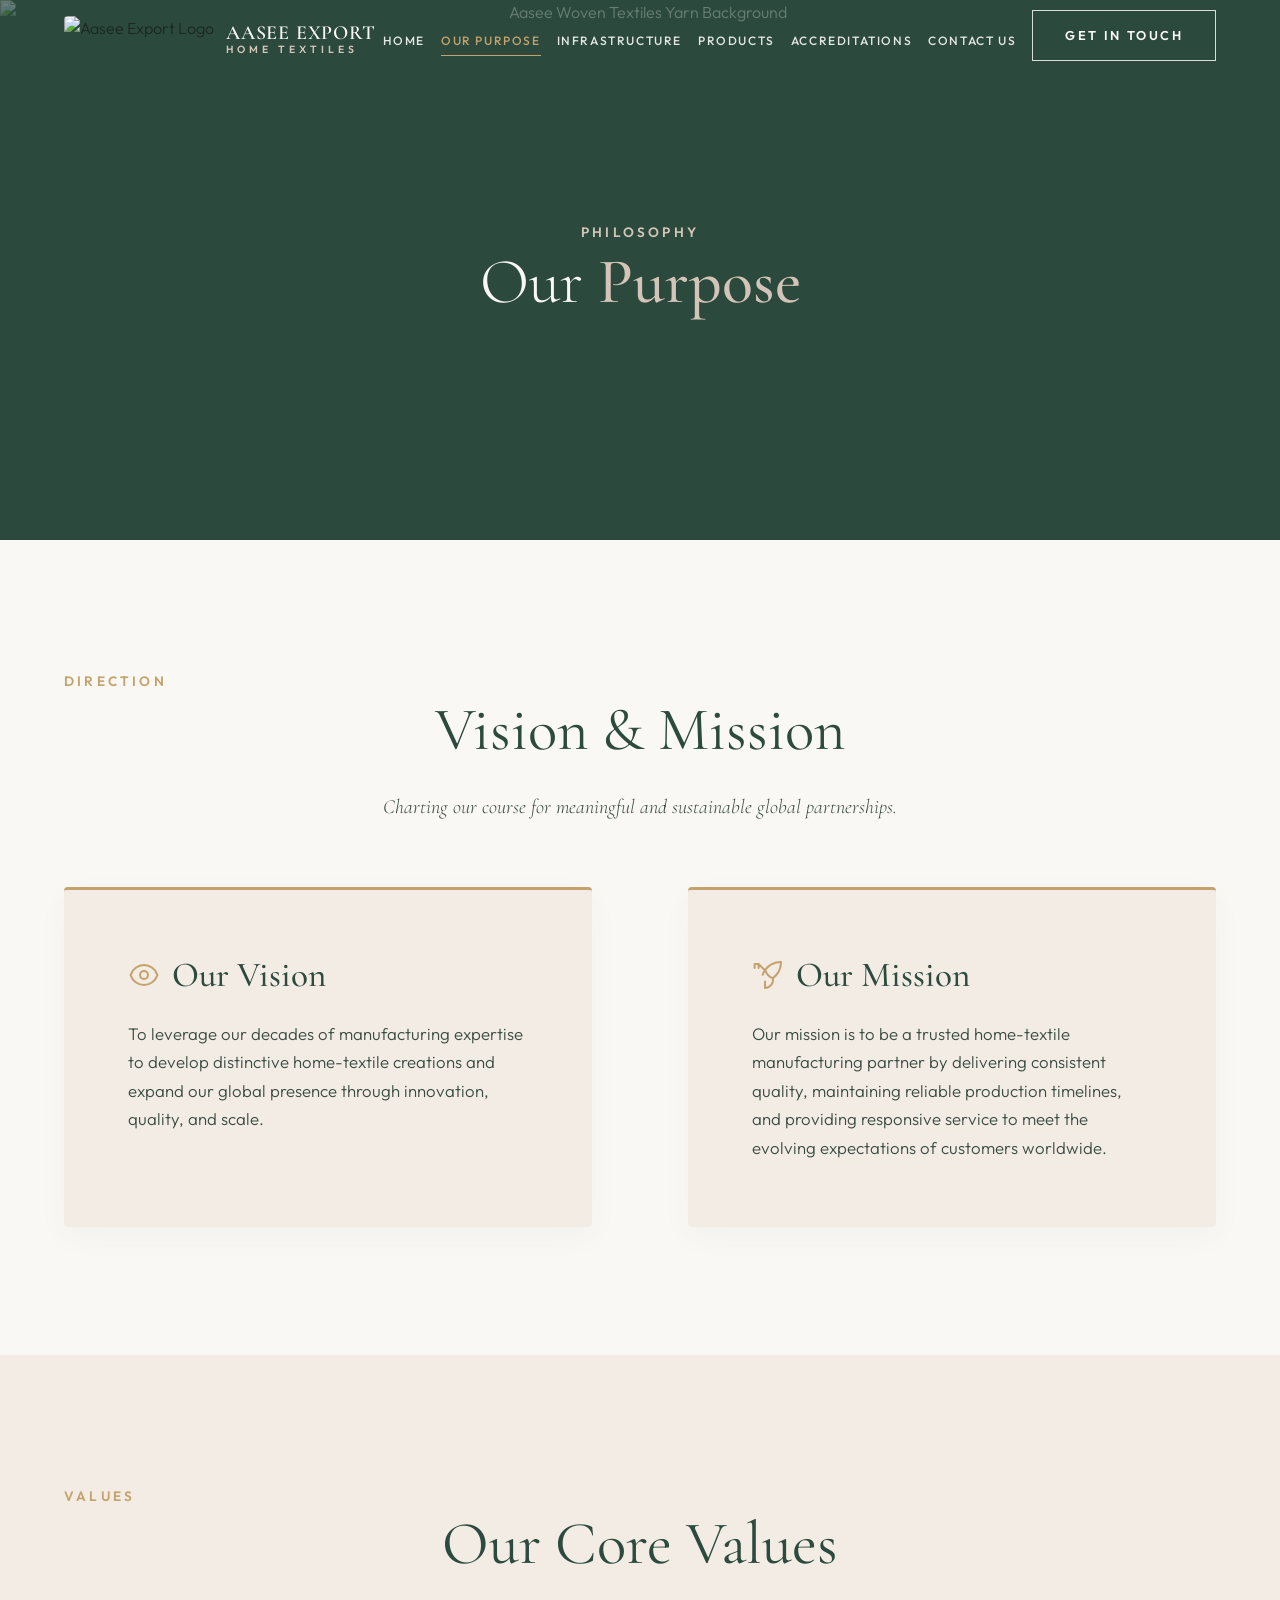
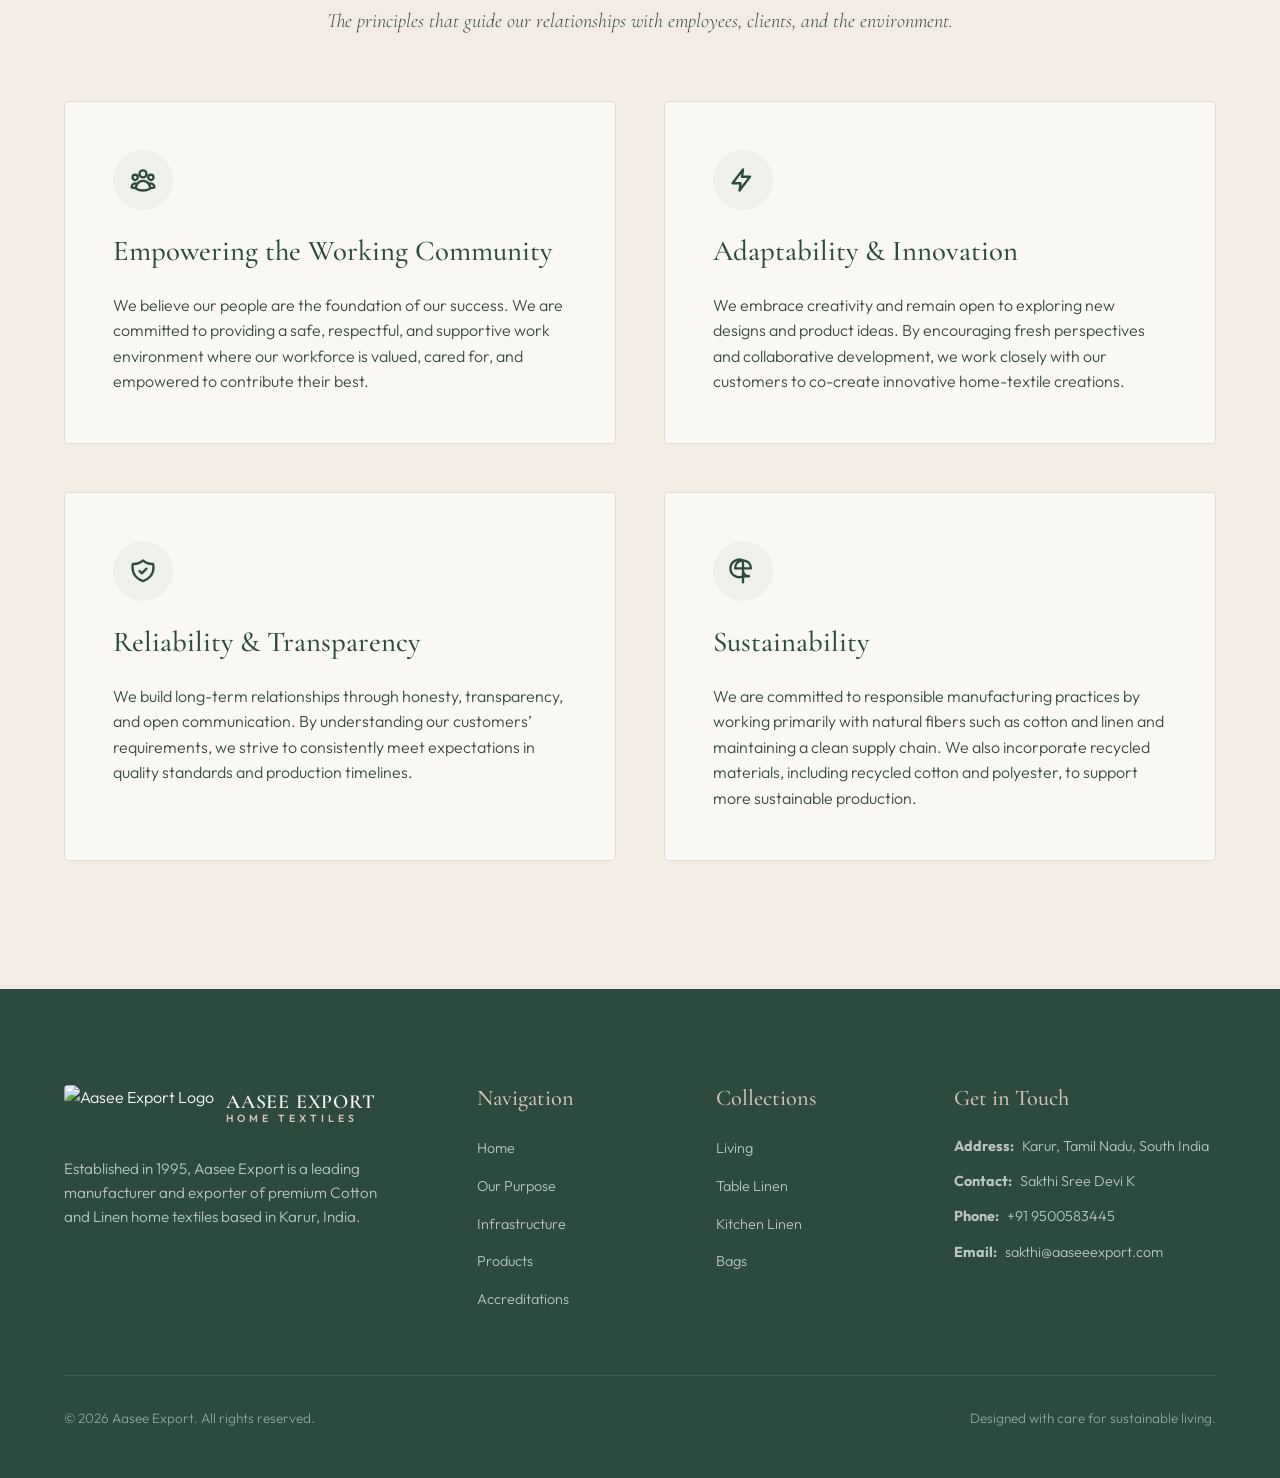
==== commit 31324937: "Update product catalog descriptions, infrastructure cover framing, and direct mailto button" ====
--- a/about.html
+++ b/about.html
@@ -32,7 +32,7 @@
                     <li><a href="products.html">Products</a></li>
                     <li><a href="accreditations.html">Accreditations</a></li>
                     <li><a href="contact.html">Contact Us</a></li>
-                    <li><a href="contact.html" class="btn btn-solid">Get In Touch</a></li>
+                    <li><a href="mailto:sakthi@aaseeexport.com" class="btn btn-solid">Get In Touch</a></li>
                 </ul>
             </nav>
         </div>
--- a/style.css
+++ b/style.css
@@ -104,11 +104,13 @@
 .container {
     max-width: var(--container-width);
     margin: 0 auto;
-    padding: 0 4rem; /* Increased padding on desktop to prevent edge closeness */
+    padding-left: 4rem;
+    padding-right: 4rem;
 }
 
 .section-padding {
-    padding: 8rem 0;
+    padding-top: 8rem;
+    padding-bottom: 8rem;
 }
 
 .flex-center {
@@ -781,6 +783,36 @@
     object-fit: cover;
 }
 
+#contact-hero::before {
+    background: linear-gradient(180deg, rgba(27, 39, 33, 0.45) 0%, rgba(27, 39, 33, 0.35) 100%);
+    opacity: 1;
+}
+
+#contact-hero .about-hero-bg {
+    object-position: center top;
+}
+
+#infra-hero::before {
+    background: linear-gradient(180deg, rgba(20, 32, 26, 0.5) 0%, rgba(20, 32, 26, 0.35) 100%);
+    opacity: 1;
+    z-index: 1;
+}
+
+#infra-hero .about-hero-bg {
+    object-fit: cover;
+    object-position: center 12%;
+}
+
+#infra-hero .about-hero-content {
+    margin-top: 0;
+    text-shadow: 0 2px 12px rgba(0, 0, 0, 0.4);
+}
+
+#accreditations-hero::before {
+    background: linear-gradient(180deg, rgba(27, 39, 33, 0.55) 0%, rgba(27, 39, 33, 0.4) 100%);
+    opacity: 1;
+}
+
 .about-hero-content {
     position: relative;
     z-index: 2;
@@ -1077,6 +1109,116 @@
     color: var(--brand-primary);
 }
 
+/* Infrastructure Sections & Media Blocks */
+.infra-container {
+    display: flex;
+    flex-direction: column;
+    gap: 8rem;
+    margin-top: 5rem;
+    margin-bottom: 5rem;
+}
+
+.infra-section {
+    display: grid;
+    grid-template-columns: 1fr 1fr;
+    gap: 4rem;
+    align-items: center;
+}
+
+.infra-section.alt {
+    grid-template-columns: 1fr 1fr;
+}
+
+.infra-section.alt .infra-text-block {
+    grid-column: 2;
+}
+
+.infra-section.alt .infra-media-block {
+    grid-column: 1;
+    grid-row: 1;
+}
+
+.infra-text-block {
+    padding-right: 1.5rem;
+}
+
+.infra-section.alt .infra-text-block {
+    padding-right: 0;
+    padding-left: 1.5rem;
+}
+
+.infra-text-block h3 {
+    font-size: 2.2rem;
+    font-family: var(--font-heading);
+    color: var(--brand-primary);
+    margin-top: 0.5rem;
+    margin-bottom: 1.25rem;
+}
+
+.infra-text-block h3 span {
+    font-size: 1.1rem;
+    font-family: var(--font-body);
+    color: var(--brand-accent);
+    font-weight: 500;
+    display: block;
+    margin-top: 0.25rem;
+}
+
+.infra-text-block p {
+    color: var(--text-secondary);
+    line-height: 1.75;
+    font-size: 1.05rem;
+    margin-bottom: 1.5rem;
+}
+
+.infra-media-block {
+    position: relative;
+    border-radius: 4px;
+    overflow: hidden;
+    transition: var(--transition-smooth);
+}
+
+.infra-main-image {
+    width: 100%;
+    aspect-ratio: 1 / 1;
+    height: auto;
+    object-fit: cover;
+    border-radius: 4px;
+    box-shadow: var(--card-shadow);
+}
+
+.infra-subgrid {
+    display: grid;
+    grid-template-columns: repeat(2, 1fr);
+    gap: 1.25rem;
+    margin-top: 1.25rem;
+}
+
+.infra-subgrid img {
+    width: 100%;
+    aspect-ratio: 1 / 1;
+    height: auto;
+    object-fit: cover;
+    object-position: center top;
+    border-radius: 4px;
+    box-shadow: var(--card-shadow);
+}
+
+.infra-video-container {
+    position: relative;
+    width: 100%;
+    height: 340px;
+    overflow: hidden;
+    border-radius: 4px;
+    box-shadow: var(--card-shadow);
+}
+
+.infra-video-container video {
+    width: 100%;
+    height: 100%;
+    object-fit: cover;
+}
+
 /* Products Page Styles */
 .products-filter {
     display: flex;
@@ -1186,7 +1328,8 @@
 .product-item-desc {
     color: var(--text-secondary);
     font-size: 0.9rem;
-    margin-bottom: 1.5rem;
+    margin-bottom: 0;
+    line-height: 1.6;
 }
 
 .product-item-actions {
@@ -1299,8 +1442,9 @@
 
 .lightbox-desc {
     color: var(--text-secondary);
-    font-size: 1rem;
-    margin-bottom: 2rem;
+    font-size: 1.05rem;
+    line-height: 1.75;
+    margin-bottom: 2.5rem;
 }
 
 .lightbox-specs {
@@ -1363,30 +1507,40 @@
 }
 
 .accreditation-badge {
-    width: 90px;
-    height: 90px;
+    width: 110px;
+    height: 110px;
     border-radius: 50%;
-    background-color: rgba(44, 74, 62, 0.05);
-    color: var(--brand-primary);
-    font-family: var(--font-heading);
-    font-weight: 700;
-    font-size: 1.25rem;
+    background-color: #ffffff;
     display: flex;
     align-items: center;
     justify-content: center;
-    border: 2px solid transparent;
+    border: 2px solid var(--border-color);
+    box-shadow: 0 4px 14px rgba(27, 39, 33, 0.06);
     transition: var(--transition-fast);
+    padding: 10px;
+    overflow: hidden;
+}
+
+.accreditation-badge img {
+    width: 100%;
+    height: 100%;
+    object-fit: contain;
+    transition: transform var(--transition-fast);
 }
 
 .accreditation-card:hover .accreditation-badge {
-    background-color: var(--brand-primary);
-    color: var(--text-light);
     border-color: var(--brand-accent);
+    transform: scale(1.08);
+    box-shadow: 0 8px 20px rgba(27, 39, 33, 0.12);
 }
 
 .accreditation-card h3 {
-    font-size: 1.6rem;
-    font-weight: 500;
+    font-size: 1.35rem;
+    font-weight: 600;
+    min-height: 3.2rem;
+    display: flex;
+    align-items: center;
+    justify-content: center;
 }
 
 .accreditation-card p {
@@ -1572,16 +1726,21 @@
     width: 120px;
     height: 120px;
     border-radius: 50%;
-    background-color: var(--brand-primary);
-    color: var(--text-light);
-    font-family: var(--font-heading);
-    font-weight: 700;
-    font-size: 1.5rem;
+    background-color: #ffffff;
     display: flex;
     align-items: center;
     justify-content: center;
     border: 3px solid var(--brand-accent);
+    box-shadow: 0 6px 16px rgba(27, 39, 33, 0.08);
     margin-bottom: 2rem;
+    padding: 16px;
+    overflow: hidden;
+}
+
+.drawer-badge img {
+    width: 100%;
+    height: 100%;
+    object-fit: contain;
 }
 
 .drawer-title {
@@ -1637,53 +1796,6 @@
 }
 
 /* Responsive Breakpoints */
-@media (max-width: 1024px) {
-    .container {
-        padding: 0 2rem;
-    }
-    
-    .footer-grid {
-        grid-template-columns: 1fr 1fr;
-        gap: 3rem;
-    }
-    
-    .home-about-grid {
-        gap: 4rem;
-    }
-    
-    .collage-container {
-        grid-template-columns: repeat(2, 1fr);
-        grid-auto-rows: 200px;
-    }
-    
-    .collage-item.w-2 { grid-column: span 2; }
-    .collage-item.h-2 { grid-row: span 1; } /* Avoid giant blocks on tablet */
-    
-    .category-grid {
-        grid-template-columns: repeat(2, 1fr);
-        gap: 1.5rem;
-    }
-    
-    .purpose-grid {
-        grid-template-columns: 1fr;
-        gap: 3rem;
-    }
-    
-    .products-grid {
-        grid-template-columns: repeat(2, 1fr);
-    }
-    
-    .accreditations-grid {
-        grid-template-columns: repeat(2, 1fr);
-        gap: 2rem;
-    }
-    
-    .contact-grid {
-        grid-template-columns: 1fr;
-        gap: 4rem;
-    }
-}
-
 @media (max-width: 1300px) and (min-width: 1101px) {
     nav ul {
         gap: 1rem;
@@ -1693,6 +1805,18 @@
     }
     .logo-text {
         font-size: 1.25rem;
+    }
+}
+
+@media (max-width: 1200px) {
+    .container {
+        padding-left: 3rem;
+        padding-right: 3rem;
+    }
+    
+    .footer-grid {
+        grid-template-columns: 2fr 1fr 1fr 1.2fr;
+        gap: 2.5rem;
     }
 }
 
@@ -1740,90 +1864,363 @@
         color: var(--bg-primary) !important;
         background-color: var(--brand-primary) !important;
     }
+
+    .infra-container {
+        gap: 5rem;
+        margin-top: 3rem;
+    }
+    
+    .infra-section,
+    .infra-section.alt {
+        grid-template-columns: 1fr;
+        gap: 2.5rem;
+        max-width: 680px;
+        margin: 0 auto;
+        width: 100%;
+    }
+    
+    .infra-section.alt .infra-text-block {
+        grid-column: auto;
+        grid-row: auto;
+    }
+    
+    .infra-section.alt .infra-media-block {
+        grid-column: auto;
+        grid-row: auto;
+    }
+    
+    .infra-text-block,
+    .infra-section.alt .infra-text-block {
+        padding-left: 0;
+        padding-right: 0;
+        width: 100%;
+    }
+    
+    .infra-main-image {
+        aspect-ratio: 1 / 1;
+        height: auto;
+    }
+    
+    .infra-video-container {
+        height: 280px;
+    }
+    
+    .infra-subgrid img {
+        aspect-ratio: 1 / 1;
+        height: auto;
+    }
+}
+
+@media (max-width: 1024px) {
+    .container {
+        padding-left: 2rem;
+        padding-right: 2rem;
+    }
+    
+    .footer-grid {
+        grid-template-columns: 1fr 1fr;
+        gap: 3rem;
+    }
+    
+    .home-about-grid {
+        gap: 4rem;
+    }
+    
+    .collage-container {
+        grid-template-columns: repeat(2, 1fr);
+        grid-auto-rows: 200px;
+    }
+    
+    .collage-item.w-2 { grid-column: span 2; }
+    .collage-item.h-2 { grid-row: span 1; }
+    
+    .category-grid {
+        grid-template-columns: repeat(2, 1fr);
+        gap: 1.5rem;
+    }
+    
+    .purpose-grid {
+        grid-template-columns: 1fr;
+        gap: 3rem;
+    }
+
+    .values-grid {
+        grid-template-columns: 1fr 1fr;
+        gap: 2rem;
+        margin-top: 3rem;
+    }
+
+    .value-card {
+        padding: 2.5rem 2rem;
+    }
+    
+    .products-grid {
+        grid-template-columns: repeat(2, 1fr);
+    }
+    
+    .accreditations-grid {
+        grid-template-columns: repeat(2, 1fr);
+        gap: 2rem;
+    }
+    
+    .contact-grid {
+        grid-template-columns: 1fr;
+        gap: 4rem;
+    }
 }
 
 @media (max-width: 768px) {
+    .container {
+        padding-left: 1.5rem;
+        padding-right: 1.5rem;
+    }
+    
     .section-padding {
-        padding: 5rem 0;
-    }
-    
+        padding-top: 4.5rem;
+        padding-bottom: 4.5rem;
+    }
+
+    /* Prevent horizontal animation drift from pushing content offscreen */
+    .reveal-left,
+    .reveal-right {
+        transform: translateY(20px);
+    }
+    
+    .reveal-left.active,
+    .reveal-right.active {
+        transform: translateY(0);
+    }
+
+    /* Subpage Hero Banners */
+    .about-hero {
+        height: 48vh;
+        min-height: 280px;
+        padding-left: 1.25rem;
+        padding-right: 1.25rem;
+    }
+
+    .about-hero h1 {
+        font-size: clamp(2.2rem, 7vw, 3.2rem);
+    }
+
+    /* Home Page */
+    .hero-content {
+        padding: 0;
+        margin-top: 20px;
+    }
+
+    .hero h1 {
+        font-size: clamp(2.4rem, 7.5vw, 3.5rem);
+        margin-bottom: 1.25rem;
+    }
+
+    .hero p {
+        font-size: 1.1rem;
+        margin-bottom: 2rem;
+    }
+
     .home-about-grid {
         grid-template-columns: 1fr;
-        gap: 3rem;
+        gap: 2.5rem;
+    }
+
+    .home-about-text h3 {
+        font-size: 1.9rem;
+    }
+
+    .collage-container {
+        grid-template-columns: 1fr;
+        grid-auto-rows: 240px;
+        gap: 1rem;
+    }
+
+    .collage-item.w-2 { grid-column: span 1; }
+    .collage-item.h-2 { grid-row: span 1; }
+
+    .category-grid {
+        grid-template-columns: 1fr;
+        gap: 1.5rem;
     }
     
     .image-badge {
-        bottom: -1rem;
-        left: -1rem;
-        width: 120px;
-        height: 120px;
-        padding: 1.5rem;
+        bottom: -0.75rem;
+        left: -0.75rem;
+        width: 105px;
+        height: 105px;
+        padding: 1.25rem;
     }
     
     .image-badge span.number {
+        font-size: 1.35rem;
+    }
+
+    /* About Purpose & Values */
+    .purpose-grid {
+        grid-template-columns: 1fr;
+        gap: 2.5rem;
+        margin-top: 2rem;
+    }
+
+    .values-grid {
+        grid-template-columns: 1fr;
+        gap: 1.75rem;
+        margin-top: 2.5rem;
+    }
+
+    .value-card {
+        padding: 2rem 1.5rem;
+        gap: 1.25rem;
+    }
+
+    .value-card h3 {
         font-size: 1.5rem;
     }
     
     .timeline::after {
-        left: 2rem;
+        left: 1.25rem;
     }
     
     .timeline-item {
         width: 100%;
-        padding-left: 4.5rem;
+        padding-left: 3.25rem;
         padding-right: 0;
     }
     
     .timeline-item::after {
-        left: 2rem;
+        left: 1.25rem;
         margin-left: -8px;
     }
     
     .right {
         left: 0;
     }
-    
+
+    .timeline-content {
+        padding: 1.5rem;
+    }
+
+    /* Infrastructure */
+    .infra-intro {
+        padding: 2rem 1.5rem;
+    }
+
     .infra-intro-content {
         grid-template-columns: 1fr;
-        gap: 3rem;
-    }
-    
+        gap: 2rem;
+    }
+
+    .infra-intro-stats {
+        display: flex;
+        gap: 2rem;
+        justify-content: flex-start;
+    }
+
+    .infra-intro-text h3 {
+        font-size: 1.8rem;
+    }
+
+    .infra-container {
+        gap: 4rem;
+        margin-top: 2rem;
+        margin-bottom: 3rem;
+    }
+
+    .infra-text-block h3 {
+        font-size: 1.7rem;
+    }
+
+    .treatment-highlight {
+        padding: 1.5rem;
+        margin-top: 1.5rem;
+    }
+
+    .infra-main-image {
+        aspect-ratio: 1 / 1;
+        height: auto;
+    }
+
+    .infra-video-container {
+        height: 240px;
+    }
+
+    .infra-subgrid {
+        gap: 0.75rem;
+        margin-top: 0.75rem;
+    }
+    
+    /* Products */
+    .filter-container {
+        gap: 0.5rem;
+        justify-content: center;
+        flex-wrap: wrap;
+    }
+
+    .filter-btn {
+        padding: 0.6rem 1.2rem;
+        font-size: 0.85rem;
+    }
+
     .products-grid {
         grid-template-columns: 1fr;
-    }
-    
+        gap: 2rem;
+    }
+    
+    /* Accreditations */
     .accreditations-grid {
         grid-template-columns: 1fr;
-        gap: 2rem;
+        gap: 1.75rem;
+    }
+
+    .accreditation-card {
+        padding: 2.5rem 1.5rem;
     }
     
     .accreditation-drawer {
         width: 100%;
+        max-width: 100%;
         right: -100%;
-    }
-    
+        padding: 2.5rem 1.5rem;
+    }
+    
+    /* Modals & Lightboxes */
     .lightbox-container {
         grid-template-columns: 1fr;
-        width: 95%;
+        width: 92%;
         max-height: 90vh;
         overflow-y: auto;
     }
     
     .lightbox-media {
-        max-height: 40vh;
+        max-height: 35vh;
     }
     
     .lightbox-details {
-        padding: 2.5rem;
-    }
-    
+        padding: 2rem 1.5rem;
+    }
+    
+    /* Contact */
+    .contact-grid {
+        grid-template-columns: 1fr;
+        gap: 2.5rem;
+    }
+
+    .contact-info-card {
+        padding: 2rem 1.5rem;
+    }
+
     .contact-form-container {
-        padding: 2.5rem;
-    }
-    
+        padding: 2rem 1.5rem;
+    }
+    
+    /* Footer */
+    footer {
+        padding: 4.5rem 0 2.5rem 0;
+    }
+
     .footer-grid {
         grid-template-columns: 1fr;
-        gap: 3rem;
+        gap: 2.5rem;
+        margin-bottom: 2.5rem;
     }
     
     .footer-bottom {
@@ -1833,150 +2230,48 @@
     }
 }
 
-/* Alternating Infrastructure Grid Layout Styles */
-.infra-container {
-    display: flex;
-    flex-direction: column;
-    gap: 8rem;
-    margin-top: 5rem;
-    margin-bottom: 5rem;
-}
-
-.infra-section {
-    display: grid;
-    grid-template-columns: 1.15fr 0.85fr;
-    gap: 3.5rem; /* Reduced gap to balance layout spacing */
-    align-items: center;
-}
-
-.infra-section.alt {
-    grid-template-columns: 0.85fr 1.15fr;
-}
-
-/* Alternating ordering */
-.infra-section.alt .infra-text-block {
-    grid-column: 2;
-}
-
-.infra-section.alt .infra-media-block {
-    grid-column: 1;
-    grid-row: 1;
-}
-
-.infra-text-block {
-    padding-right: 2rem;
-}
-
-.infra-section.alt .infra-text-block {
-    padding-right: 0;
-    padding-left: 2rem;
-}
-
-.infra-text-block h3 {
-    font-size: 2.2rem;
-    font-family: var(--font-heading);
-    color: var(--brand-primary);
-    margin-top: 0.5rem;
-    margin-bottom: 1.25rem;
-}
-
-.infra-text-block h3 span {
-    font-size: 1.1rem;
-    font-family: var(--font-body);
-    color: var(--brand-accent);
-    font-weight: 500;
-    display: block;
-    margin-top: 0.25rem;
-}
-
-.infra-text-block p {
-    color: var(--text-secondary);
-    line-height: 1.75;
-    font-size: 1.05rem;
-    margin-bottom: 1.5rem;
-}
-
-.infra-media-block {
-    position: relative;
-    border-radius: 4px;
-    overflow: hidden;
-    transition: var(--transition-smooth);
-}
-
-.infra-main-image {
-    width: 100%;
-    height: 360px;
-    object-fit: cover;
-    border-radius: 4px;
-    box-shadow: var(--card-shadow);
-}
-
-.infra-subgrid {
-    display: grid;
-    grid-template-columns: repeat(2, 1fr);
-    gap: 1rem;
-    margin-top: 1rem;
-}
-
-.infra-subgrid img {
-    width: 100%;
-    height: 110px;
-    object-fit: cover;
-    border-radius: 4px;
-    box-shadow: var(--card-shadow);
-}
-
-.infra-video-container {
-    position: relative;
-    width: 100%;
-    height: 320px;
-    overflow: hidden;
-    border-radius: 4px;
-    box-shadow: var(--card-shadow);
-}
-
-.infra-video-container video {
-    width: 100%;
-    height: 100%;
-    object-fit: cover;
-}
-
-/* Tablet & Mobile adaptation for alternating grid */
-@media (max-width: 1024px) {
-    .infra-container {
-        gap: 5rem;
-        margin-top: 3rem;
-    }
-    
-    .infra-section,
-    .infra-section.alt {
-        grid-template-columns: 1fr;
-        gap: 2.5rem;
-    }
-    
-    .infra-section.alt .infra-text-block {
-        grid-column: 1;
-    }
-    
-    .infra-section.alt .infra-media-block {
-        grid-column: 1;
-    }
-    
-    .infra-text-block,
-    .infra-section.alt .infra-text-block {
-        padding-left: 0;
-        padding-right: 0;
-    }
-    
+@media (max-width: 480px) {
+    .container {
+        padding-left: 1.25rem;
+        padding-right: 1.25rem;
+    }
+
+    .section-padding {
+        padding-top: 3.5rem;
+        padding-bottom: 3.5rem;
+    }
+
+    .about-hero h1 {
+        font-size: 2rem;
+    }
+
+    .hero h1 {
+        font-size: 2.1rem;
+    }
+
+    .hero p {
+        font-size: 1rem;
+    }
+
+    .infra-text-block h3 {
+        font-size: 1.5rem;
+    }
+
     .infra-main-image {
-        height: 280px;
-    }
-    
+        aspect-ratio: 1 / 1;
+        height: auto;
+    }
+
     .infra-video-container {
-        height: 260px;
-    }
-    
-    .infra-subgrid img {
-        height: 90px;
-    }
-}
+        height: 200px;
+    }
+
+    .accreditation-card h3 {
+        font-size: 1.2rem;
+    }
+
+    .contact-info-card,
+    .contact-form-container {
+        padding: 1.5rem 1.25rem;
+    }
+}
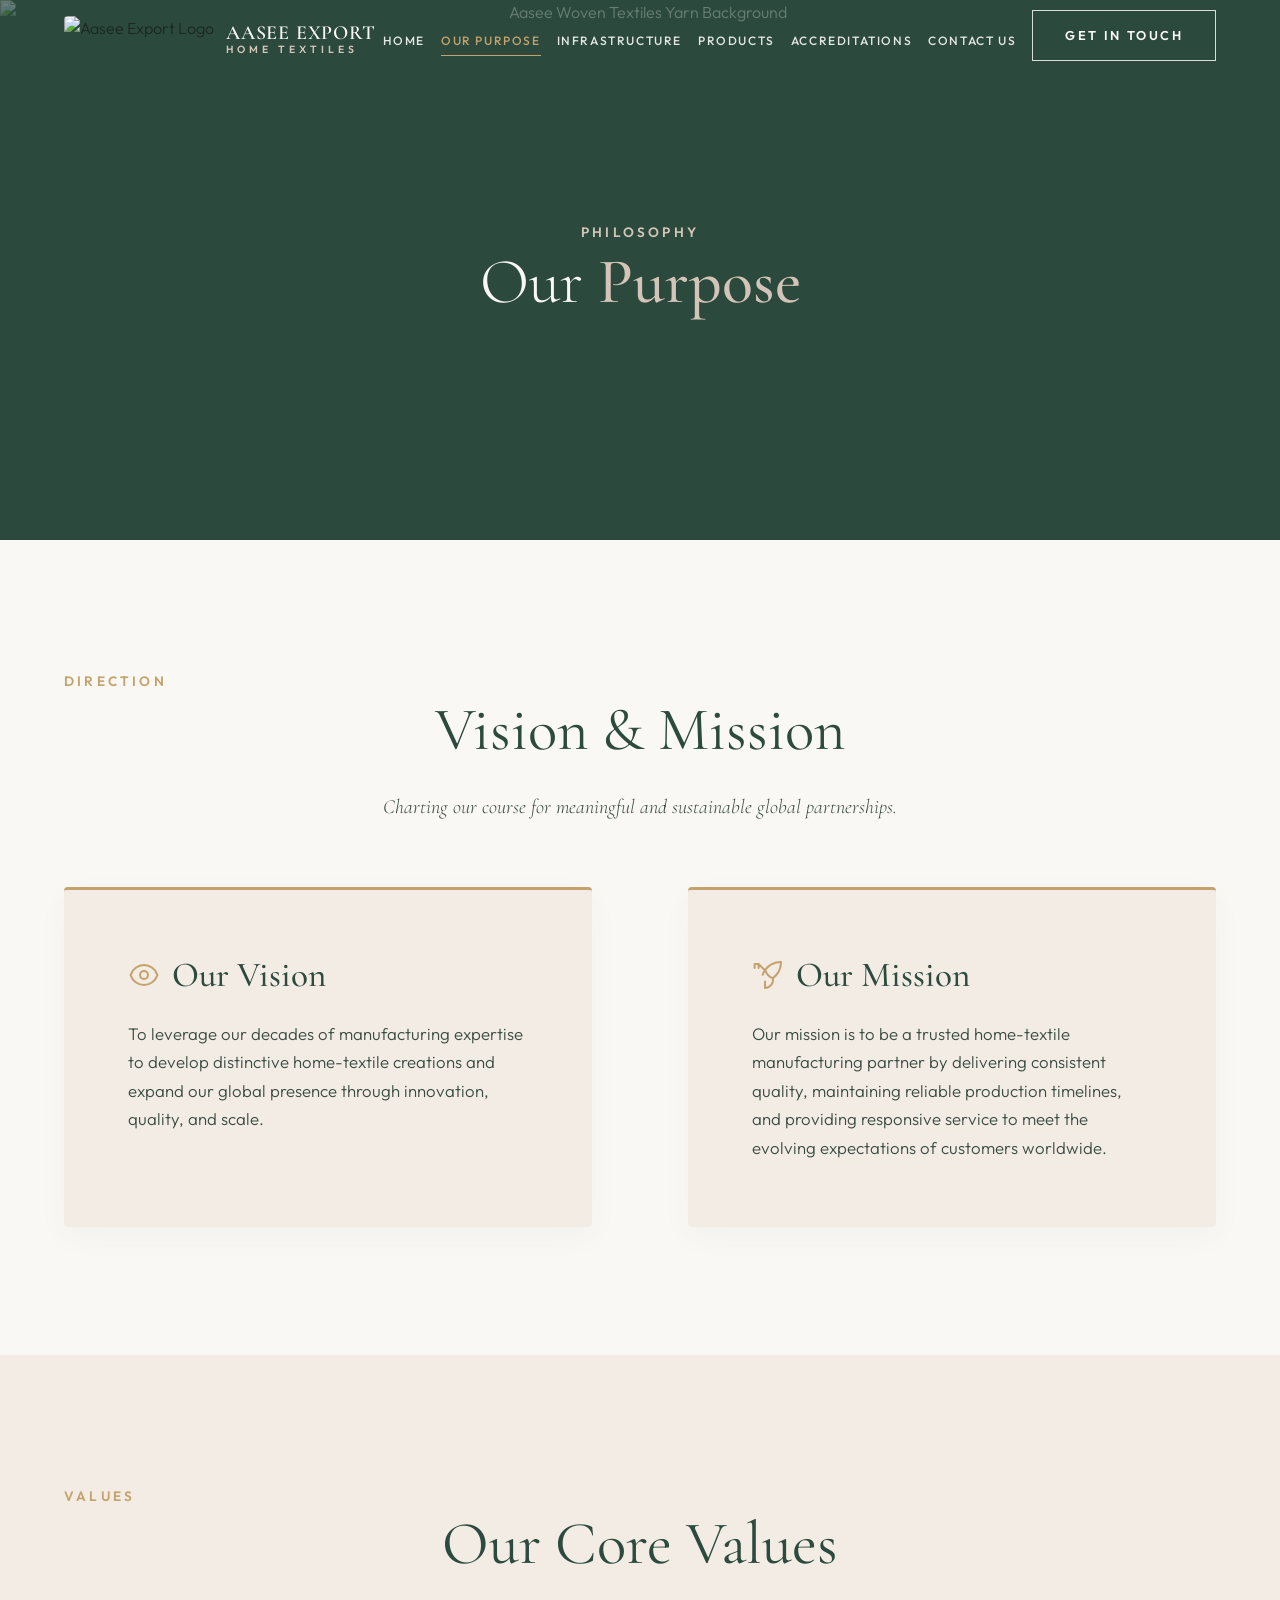
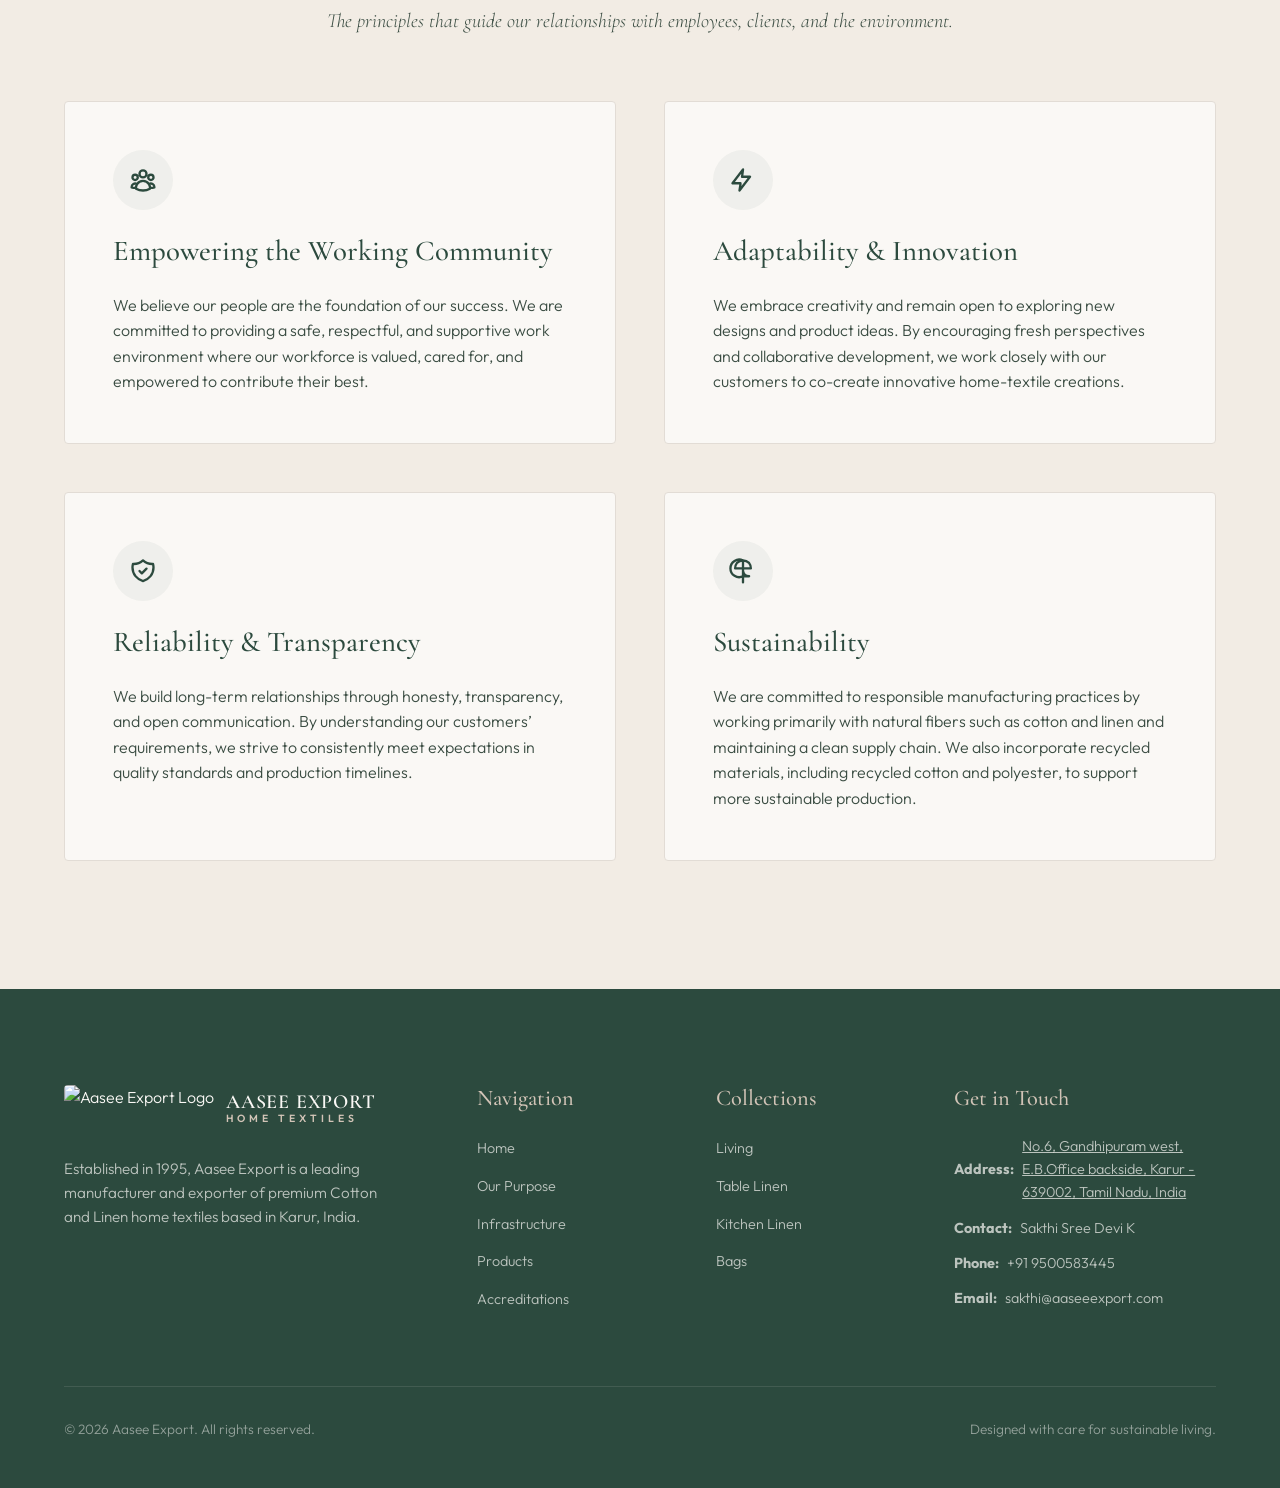
==== commit b5b8ff45: "Update full company address and add Google Maps links" ====
--- a/about.html
+++ b/about.html
@@ -169,7 +169,7 @@
                 </div>
                 <div class="footer-contact">
                     <h4>Get in Touch</h4>
-                    <p><strong>Address:</strong> Karur, Tamil Nadu, South India</p>
+                    <p><strong>Address:</strong> <a href="https://maps.google.com/?q=Aasee+Export,+No.6,+Gandhipuram+west,+E.B.Office+backside,+Karur+-+639002,+Tamil+Nadu,+India" target="_blank" rel="noopener noreferrer" style="color: inherit; text-decoration: underline;">No.6, Gandhipuram west, E.B.Office backside, Karur - 639002, Tamil Nadu, India</a></p>
                     <p><strong>Contact:</strong> Sakthi Sree Devi K</p>
                     <p><strong>Phone:</strong> <a href="tel:+919500583445">+91 9500583445</a></p>
                     <p><strong>Email:</strong> <a href="mailto:sakthi@aaseeexport.com">sakthi@aaseeexport.com</a></p>
